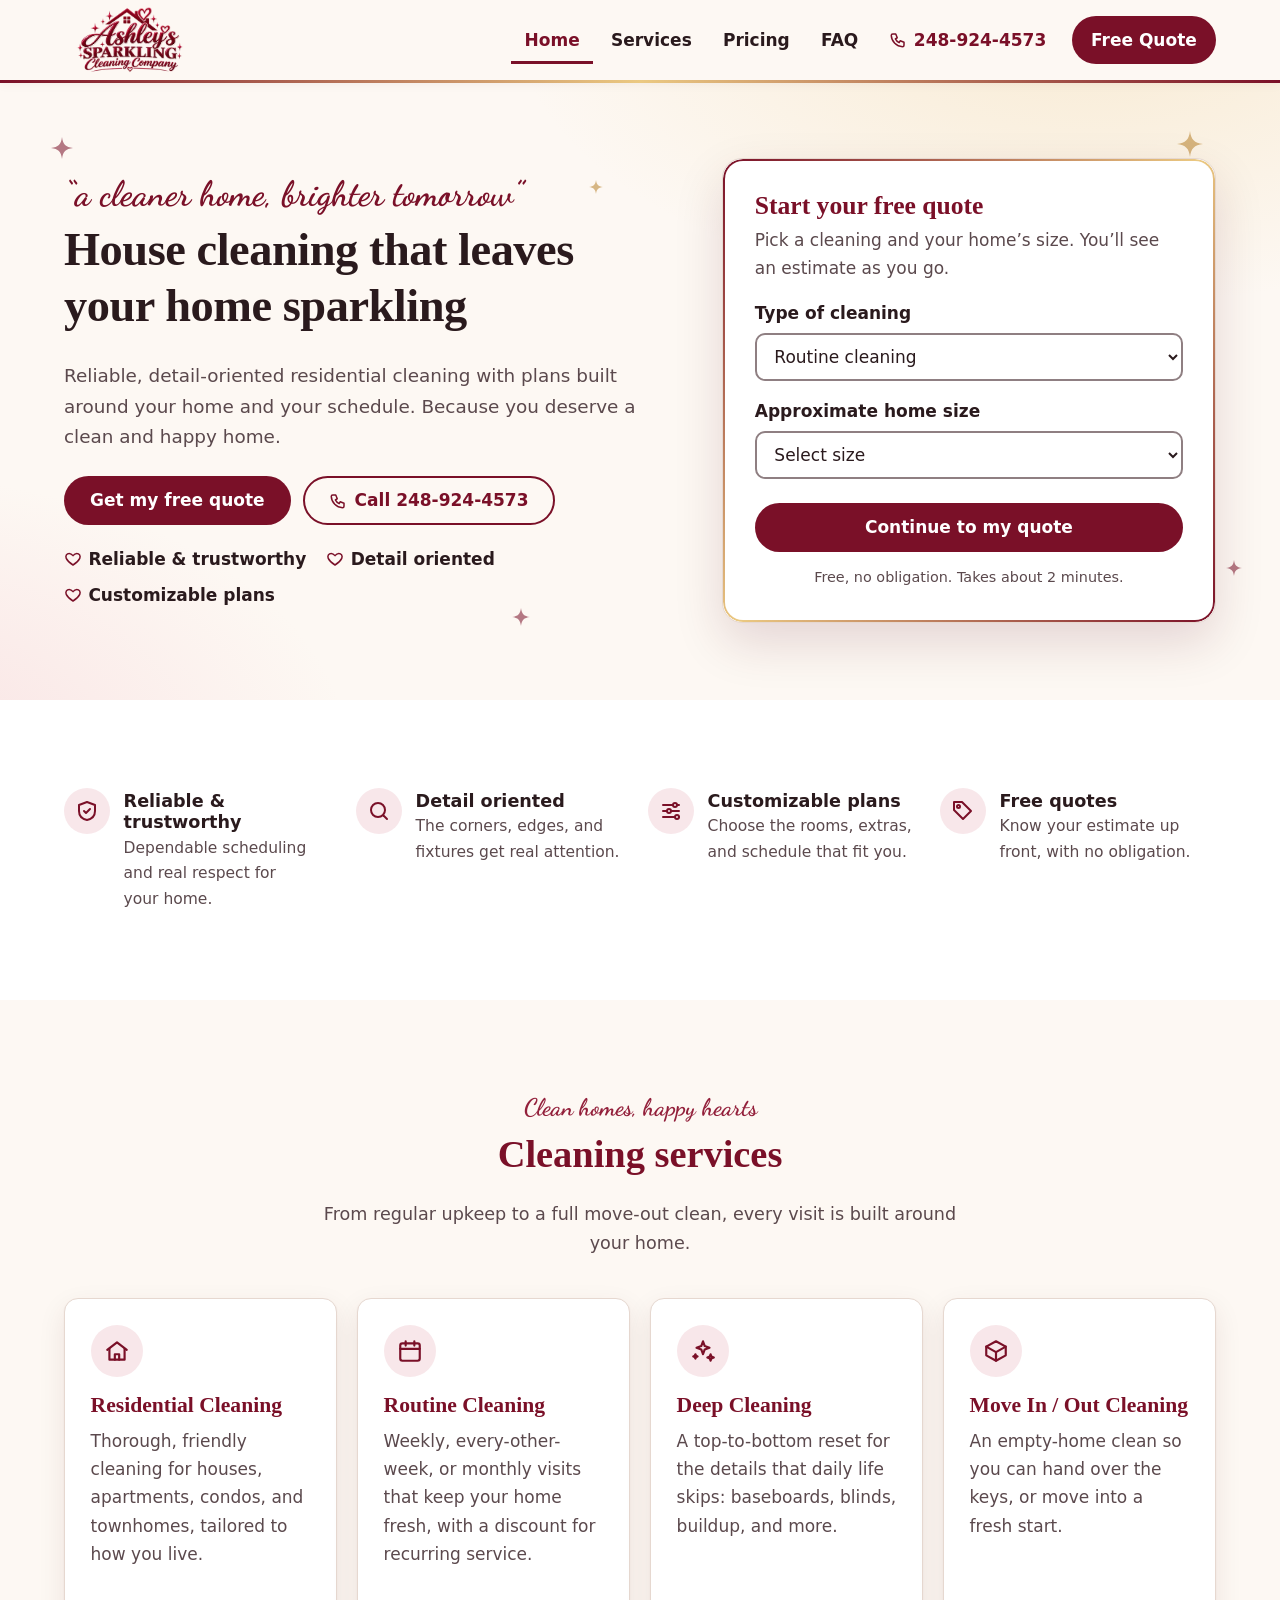
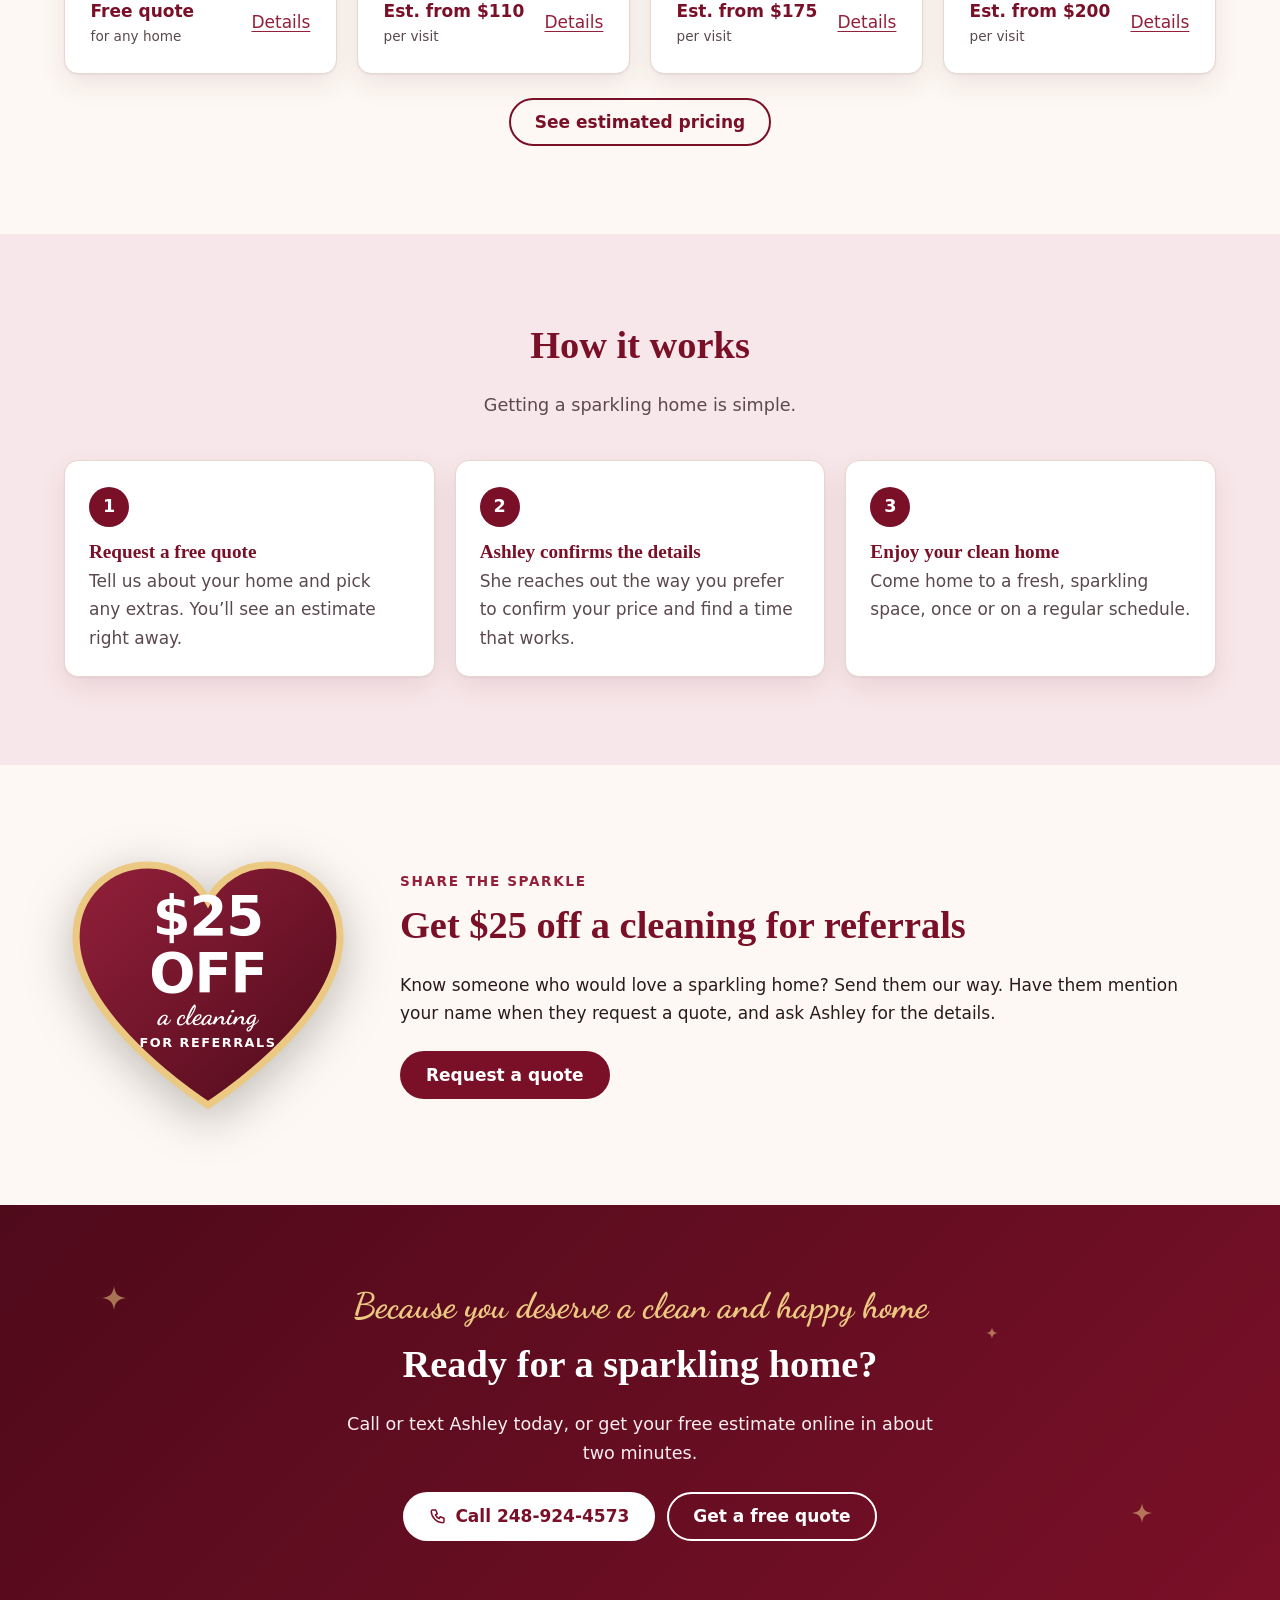
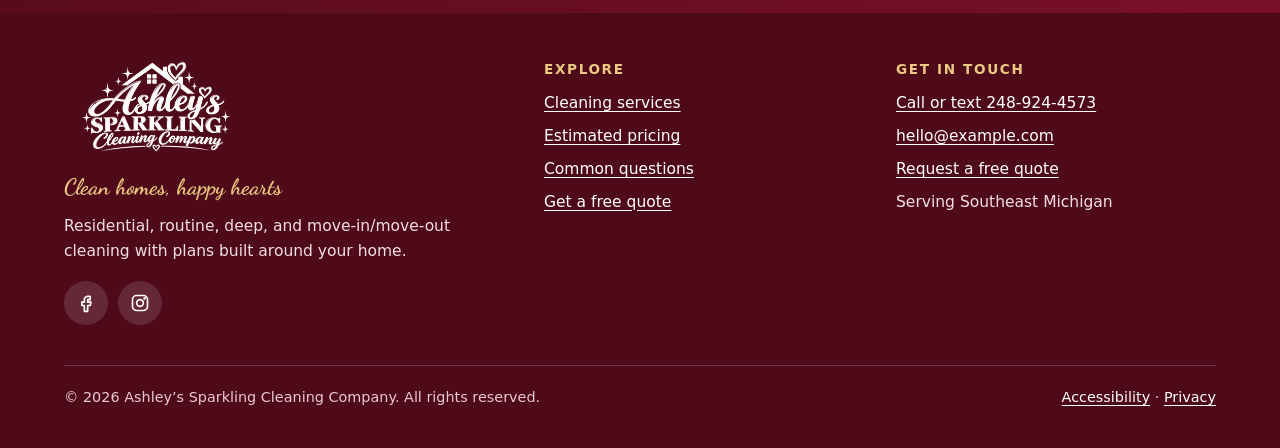
==== index.html @ 90b11000 "Initial site for Ashley's Sparkling Cleaning Company Static HTML/CSS/JS site ready for GitHub Pages " ====
<!doctype html>
<html lang="en-US" class="no-js">
<head>
<meta charset="utf-8">
<meta name="viewport" content="width=device-width, initial-scale=1">
<title>House Cleaning | Ashley&#x27;s Sparkling Cleaning Company | Free Quotes</title>
<meta name="description" content="Residential, routine, deep, and move-in/move-out house cleaning from Ashley&#x27;s Sparkling Cleaning Company. Reliable, detail oriented, with customizable plans. Call 248-924-4573 or get a free online quote.">
<meta name="robots" content="index, follow">
<link rel="canonical" href="https://www.example.com/">
<meta name="theme-color" content="#7a1028">
<meta name="format-detection" content="telephone=no">
<meta name="geo.region" content="US-MI">
<meta property="og:type" content="website">
<meta property="og:site_name" content="Ashley&#x27;s Sparkling Cleaning Company">
<meta property="og:title" content="House Cleaning | Ashley&#x27;s Sparkling Cleaning Company | Free Quotes">
<meta property="og:description" content="Residential, routine, deep, and move-in/move-out house cleaning from Ashley&#x27;s Sparkling Cleaning Company. Reliable, detail oriented, with customizable plans. Call 248-924-4573 or get a free online quote.">
<meta property="og:url" content="https://www.example.com/">
<meta property="og:image" content="https://www.example.com/assets/img/og-image.jpg">
<meta property="og:image:width" content="1200">
<meta property="og:image:height" content="630">
<meta property="og:image:alt" content="Ashley&#x27;s Sparkling Cleaning Company logo">
<meta property="og:locale" content="en_US">
<meta name="twitter:card" content="summary_large_image">
<meta name="twitter:title" content="House Cleaning | Ashley&#x27;s Sparkling Cleaning Company | Free Quotes">
<meta name="twitter:description" content="Residential, routine, deep, and move-in/move-out house cleaning from Ashley&#x27;s Sparkling Cleaning Company. Reliable, detail oriented, with customizable plans. Call 248-924-4573 or get a free online quote.">
<meta name="twitter:image" content="https://www.example.com/assets/img/og-image.jpg">
<link rel="icon" href="favicon.ico" sizes="48x48">
<link rel="icon" href="assets/img/icon-192.png" type="image/png" sizes="192x192">
<link rel="apple-touch-icon" href="assets/img/apple-touch-icon.png">
<link rel="manifest" href="site.webmanifest">
<link rel="preload" href="assets/fonts/dancing-script-700.woff2" as="font" type="font/woff2" crossorigin>
<link rel="stylesheet" href="assets/css/site.css?v=1">
<script src="assets/js/pricing.js?v=1" defer></script>
<script src="assets/js/site.js?v=1" defer></script>
<script type="application/ld+json">
{
 "@context": "https://schema.org",
 "@graph": [
  {
   "@type": "WebSite",
   "@id": "https://www.example.com/#website",
   "url": "https://www.example.com/",
   "name": "Ashley's Sparkling Cleaning Company",
   "publisher": {
    "@id": "https://www.example.com/#business"
   },
   "inLanguage": "en-US"
  },
  {
   "@type": [
    "LocalBusiness",
    "HomeAndConstructionBusiness"
   ],
   "@id": "https://www.example.com/#business",
   "name": "Ashley's Sparkling Cleaning Company",
   "slogan": "A cleaner home, brighter tomorrow",
   "url": "https://www.example.com/",
   "logo": "https://www.example.com/assets/img/logo.png",
   "image": "https://www.example.com/assets/img/og-image.jpg",
   "telephone": "+12489244573",
   "description": "Residential, routine, deep, and move-in/move-out house cleaning with customizable cleaning plans and free quotes.",
   "areaServed": {
    "@type": "State",
    "name": "Michigan"
   },
   "address": {
    "@type": "PostalAddress",
    "addressRegion": "MI",
    "addressCountry": "US"
   },
   "priceRange": "$$",
   "makesOffer": [
    {
     "@type": "Offer",
     "itemOffered": {
      "@type": "Service",
      "name": "Residential cleaning",
      "url": "https://www.example.com/services/#residential"
     }
    },
    {
     "@type": "Offer",
     "itemOffered": {
      "@type": "Service",
      "name": "Routine cleaning",
      "url": "https://www.example.com/services/#routine"
     }
    },
    {
     "@type": "Offer",
     "itemOffered": {
      "@type": "Service",
      "name": "Deep cleaning",
      "url": "https://www.example.com/services/#deep"
     }
    },
    {
     "@type": "Offer",
     "itemOffered": {
      "@type": "Service",
      "name": "Move-in / move-out cleaning",
      "url": "https://www.example.com/services/#move"
     }
    }
   ],
   "contactPoint": {
    "@type": "ContactPoint",
    "telephone": "+12489244573",
    "contactType": "customer service",
    "areaServed": "US-MI",
    "availableLanguage": "English"
   }
  }
 ]
}
</script>
</head>
<body>
<a class="skip-link" href="#main">Skip to main content</a>
<header class="site-header">
  <div class="wrap">
    <a class="brand" href="./" aria-label="Ashley’s Sparkling Cleaning Company home">
      <picture><source srcset="assets/img/logo-360.webp" type="image/webp"><img src="assets/img/logo-360.png" alt="Ashley’s Sparkling Cleaning Company" width="131" height="66" decoding="async"></picture>
    </a>
    <button class="nav-toggle" type="button" aria-expanded="false" aria-controls="site-nav"><svg aria-hidden="true" focusable="false" width="20" height="20" viewBox="0 0 24 24" fill="none" stroke="currentColor" stroke-width="2" stroke-linecap="round" stroke-linejoin="round"><path d="M3 6h18M3 12h18M3 18h18"/></svg>Menu</button>
    <nav id="site-nav" class="site-nav" aria-label="Main">
      <ul>
        <li><a href="./" aria-current="page">Home</a></li><li><a href="services/">Services</a></li><li><a href="services/#pricing">Pricing</a></li><li><a href="services/#faq">FAQ</a></li><li class="nav-phone"><a href="tel:+12489244573"><svg aria-hidden="true" focusable="false" width="18" height="18" viewBox="0 0 24 24" fill="none" stroke="currentColor" stroke-width="2" stroke-linecap="round" stroke-linejoin="round"><path d="M5 4h4l2 5-2.5 1.5a11 11 0 005 5L15 13l5 2v4a2 2 0 01-2 2A16 16 0 013 6a2 2 0 012-2"/></svg> <span>248-924-4573</span></a></li><li class="nav-cta"><a href="quote/">Free Quote</a></li>
      </ul>
    </nav>
  </div>
</header>
<main id="main" tabindex="-1">
<section class="hero" aria-labelledby="hero-heading">
  <svg class="sparkle" aria-hidden="true" focusable="false" width="22" height="22" viewBox="0 0 24 24" fill="currentColor" style="top:9%;left:4%"><path d="M12 0C13 8 16 11 24 12 16 13 13 16 12 24 11 16 8 13 0 12 8 11 11 8 12 0Z"/></svg><svg class="sparkle gold" aria-hidden="true" focusable="false" width="14" height="14" viewBox="0 0 24 24" fill="currentColor" style="top:16%;left:46%"><path d="M12 0C13 8 16 11 24 12 16 13 13 16 12 24 11 16 8 13 0 12 8 11 11 8 12 0Z"/></svg><svg class="sparkle" aria-hidden="true" focusable="false" width="18" height="18" viewBox="0 0 24 24" fill="currentColor" style="bottom:12%;left:40%"><path d="M12 0C13 8 16 11 24 12 16 13 13 16 12 24 11 16 8 13 0 12 8 11 11 8 12 0Z"/></svg><svg class="sparkle gold" aria-hidden="true" focusable="false" width="26" height="26" viewBox="0 0 24 24" fill="currentColor" style="top:8%;right:6%"><path d="M12 0C13 8 16 11 24 12 16 13 13 16 12 24 11 16 8 13 0 12 8 11 11 8 12 0Z"/></svg><svg class="sparkle" aria-hidden="true" focusable="false" width="16" height="16" viewBox="0 0 24 24" fill="currentColor" style="bottom:20%;right:3%"><path d="M12 0C13 8 16 11 24 12 16 13 13 16 12 24 11 16 8 13 0 12 8 11 11 8 12 0Z"/></svg>
  <div class="wrap hero-grid">
    <div>
      <p class="tagline script">“a cleaner home, brighter tomorrow”</p>
      <h1 id="hero-heading">House cleaning that leaves your home sparkling</h1>
      <p class="hero-lede">Reliable, detail-oriented residential cleaning with plans built around your home and your schedule. Because you deserve a clean and happy home.</p>
      <div class="btn-row">
        <a class="btn btn-primary" href="quote/">Get my free quote</a>
        <a class="btn btn-outline" href="tel:+12489244573"><svg aria-hidden="true" focusable="false" width="18" height="18" viewBox="0 0 24 24" fill="none" stroke="currentColor" stroke-width="2" stroke-linecap="round" stroke-linejoin="round"><path d="M5 4h4l2 5-2.5 1.5a11 11 0 005 5L15 13l5 2v4a2 2 0 01-2 2A16 16 0 013 6a2 2 0 012-2"/></svg> Call 248-924-4573</a>
      </div>
      <ul class="hero-points">
        <li><svg aria-hidden="true" focusable="false" width="18" height="18" viewBox="0 0 24 24" fill="none" stroke="currentColor" stroke-width="2" stroke-linecap="round" stroke-linejoin="round"><path d="M12 20s-7-4.4-9-8.8C1.6 8 3.6 4.5 7 4.5c2 0 3.4 1.1 5 3 1.6-1.9 3-3 5-3 3.4 0 5.4 3.5 4 6.7C19 15.6 12 20 12 20z"/></svg> Reliable &amp; trustworthy</li>
        <li><svg aria-hidden="true" focusable="false" width="18" height="18" viewBox="0 0 24 24" fill="none" stroke="currentColor" stroke-width="2" stroke-linecap="round" stroke-linejoin="round"><path d="M12 20s-7-4.4-9-8.8C1.6 8 3.6 4.5 7 4.5c2 0 3.4 1.1 5 3 1.6-1.9 3-3 5-3 3.4 0 5.4 3.5 4 6.7C19 15.6 12 20 12 20z"/></svg> Detail oriented</li>
        <li><svg aria-hidden="true" focusable="false" width="18" height="18" viewBox="0 0 24 24" fill="none" stroke="currentColor" stroke-width="2" stroke-linecap="round" stroke-linejoin="round"><path d="M12 20s-7-4.4-9-8.8C1.6 8 3.6 4.5 7 4.5c2 0 3.4 1.1 5 3 1.6-1.9 3-3 5-3 3.4 0 5.4 3.5 4 6.7C19 15.6 12 20 12 20z"/></svg> Customizable plans</li>
      </ul>
    </div>
    <form class="quick-card" action="quote/" method="get" aria-labelledby="quick-heading">
      <h2 id="quick-heading">Start your free quote</h2>
      <p>Pick a cleaning and your home’s size. You’ll see an estimate as you go.</p>
      <div class="field">
        <label for="quick-service">Type of cleaning</label>
        <select id="quick-service" name="service"><option value="Routine cleaning">Routine cleaning</option><option value="Deep cleaning">Deep cleaning</option><option value="Move-in / move-out cleaning">Move-in / move-out cleaning</option><option value="Not sure, help me choose">Not sure, help me choose</option></select>
      </div>
      <div class="field">
        <label for="quick-size">Approximate home size</label>
        <select id="quick-size" name="size"><option value="">Select size</option><option value="Under 1,000 sq ft">Under 1,000 sq ft</option><option value="1,000–1,499 sq ft">1,000–1,499 sq ft</option><option value="1,500–1,999 sq ft">1,500–1,999 sq ft</option><option value="2,000–2,499 sq ft">2,000–2,499 sq ft</option><option value="2,500–2,999 sq ft">2,500–2,999 sq ft</option><option value="3,000–3,999 sq ft">3,000–3,999 sq ft</option><option value="4,000+ sq ft">4,000+ sq ft</option><option value="Not sure">Not sure</option></select>
      </div>
      <div class="btn-row"><button class="btn btn-primary btn-block" type="submit">Continue to my quote</button></div>
      <p class="small-note">Free, no obligation. Takes about 2 minutes.</p>
    </form>
  </div>
</section>

<section class="section section-alt" aria-labelledby="why-heading">
  <div class="wrap">
    <h2 id="why-heading" class="visually-hidden">Why choose Ashley’s</h2>
    <div class="trust">
      <div class="trust-item"><div class="card-icon"><svg aria-hidden="true" focusable="false" width="24" height="24" viewBox="0 0 24 24" fill="none" stroke="currentColor" stroke-width="2" stroke-linecap="round" stroke-linejoin="round"><path d="M12 3l8 3v6c0 5-3.5 8-8 9-4.5-1-8-4-8-9V6z"/><path d="M9 12l2 2 4-4"/></svg></div><div><h3>Reliable &amp; trustworthy</h3><p>Dependable scheduling and real respect for your home.</p></div></div>
      <div class="trust-item"><div class="card-icon"><svg aria-hidden="true" focusable="false" width="24" height="24" viewBox="0 0 24 24" fill="none" stroke="currentColor" stroke-width="2" stroke-linecap="round" stroke-linejoin="round"><circle cx="11" cy="11" r="7"/><path d="M20 20l-3.5-3.5"/></svg></div><div><h3>Detail oriented</h3><p>The corners, edges, and fixtures get real attention.</p></div></div>
      <div class="trust-item"><div class="card-icon"><svg aria-hidden="true" focusable="false" width="24" height="24" viewBox="0 0 24 24" fill="none" stroke="currentColor" stroke-width="2" stroke-linecap="round" stroke-linejoin="round"><path d="M4 6h10M18 6h2M4 12h4M12 12h8M4 18h12M20 18h0"/><circle cx="16" cy="6" r="2"/><circle cx="10" cy="12" r="2"/><circle cx="18" cy="18" r="2"/></svg></div><div><h3>Customizable plans</h3><p>Choose the rooms, extras, and schedule that fit you.</p></div></div>
      <div class="trust-item"><div class="card-icon"><svg aria-hidden="true" focusable="false" width="24" height="24" viewBox="0 0 24 24" fill="none" stroke="currentColor" stroke-width="2" stroke-linecap="round" stroke-linejoin="round"><path d="M20 12l-8 8-9-9V3h8z"/><circle cx="7.5" cy="7.5" r="1.5"/></svg></div><div><h3>Free quotes</h3><p>Know your estimate up front, with no obligation.</p></div></div>
    </div>
  </div>
</section>

<section class="section" aria-labelledby="services-heading">
  <div class="wrap">
    <div class="section-head center">
      <span class="script" aria-hidden="true">Clean homes, happy hearts</span>
      <h2 id="services-heading">Cleaning services</h2>
      <p>From regular upkeep to a full move-out clean, every visit is built around your home.</p>
    </div>
    <div class="grid grid-4">
      <article class="card">
        <div class="card-icon"><svg aria-hidden="true" focusable="false" width="26" height="26" viewBox="0 0 24 24" fill="none" stroke="currentColor" stroke-width="2" stroke-linecap="round" stroke-linejoin="round"><path d="M3 11l9-7 9 7"/><path d="M5 10v10h14V10"/><path d="M10 20v-5h4v5"/></svg></div>
        <h3>Residential Cleaning</h3>
        <p>Thorough, friendly cleaning for houses, apartments, condos, and townhomes, tailored to how you live.</p>
        <div class="card-foot"><span class="price-tag">Free quote<small>for any home</small></span><a href="services/#residential">Details<span class="visually-hidden"> about residential cleaning</span></a></div>
      </article><article class="card">
        <div class="card-icon"><svg aria-hidden="true" focusable="false" width="26" height="26" viewBox="0 0 24 24" fill="none" stroke="currentColor" stroke-width="2" stroke-linecap="round" stroke-linejoin="round"><rect x="3" y="5" width="18" height="16" rx="2"/><path d="M16 3v4M8 3v4M3 10h18"/></svg></div>
        <h3>Routine Cleaning</h3>
        <p>Weekly, every-other-week, or monthly visits that keep your home fresh, with a discount for recurring service.</p>
        <div class="card-foot"><span class="price-tag">Est. from <span data-price-from="Routine cleaning">$110</span><small>per visit</small></span><a href="services/#routine">Details<span class="visually-hidden"> about routine cleaning</span></a></div>
      </article><article class="card">
        <div class="card-icon"><svg aria-hidden="true" focusable="false" width="26" height="26" viewBox="0 0 24 24" fill="none" stroke="currentColor" stroke-width="2" stroke-linecap="round" stroke-linejoin="round"><path d="M12 3l1.6 4.4L18 9l-4.4 1.6L12 15l-1.6-4.4L6 9l4.4-1.6z"/><path d="M19 15l.8 2.2L22 18l-2.2.8L19 21l-.8-2.2L16 18l2.2-.8z"/><path d="M5 15l.6 1.4L7 17l-1.4.6L5 19l-.6-1.4L3 17l1.4-.6z"/></svg></div>
        <h3>Deep Cleaning</h3>
        <p>A top-to-bottom reset for the details that daily life skips: baseboards, blinds, buildup, and more.</p>
        <div class="card-foot"><span class="price-tag">Est. from <span data-price-from="Deep cleaning">$175</span><small>per visit</small></span><a href="services/#deep">Details<span class="visually-hidden"> about deep cleaning</span></a></div>
      </article><article class="card">
        <div class="card-icon"><svg aria-hidden="true" focusable="false" width="26" height="26" viewBox="0 0 24 24" fill="none" stroke="currentColor" stroke-width="2" stroke-linecap="round" stroke-linejoin="round"><path d="M21 8l-9-5-9 5 9 5 9-5z"/><path d="M3 8v8l9 5 9-5V8"/><path d="M12 13v8"/></svg></div>
        <h3>Move In / Out Cleaning</h3>
        <p>An empty-home clean so you can hand over the keys, or move into a fresh start.</p>
        <div class="card-foot"><span class="price-tag">Est. from <span data-price-from="Move-in / move-out cleaning">$200</span><small>per visit</small></span><a href="services/#move">Details<span class="visually-hidden"> about move in / out cleaning</span></a></div>
      </article>
    </div>
    <div class="btn-row" style="justify-content:center"><a class="btn btn-outline" href="services/#pricing">See estimated pricing</a></div>
  </div>
</section>

<section class="section section-blush" aria-labelledby="how-heading">
  <div class="wrap">
    <div class="section-head center">
      <h2 id="how-heading">How it works</h2>
      <p>Getting a sparkling home is simple.</p>
    </div>
    <ol class="steps">
      <li><h3>Request a free quote</h3><p>Tell us about your home and pick any extras. You’ll see an estimate right away.</p></li>
      <li><h3>Ashley confirms the details</h3><p>She reaches out the way you prefer to confirm your price and find a time that works.</p></li>
      <li><h3>Enjoy your clean home</h3><p>Come home to a fresh, sparkling space, once or on a regular schedule.</p></li>
    </ol>
  </div>
</section>

<section class="section" aria-labelledby="referral-heading">
  <div class="wrap referral">
    <div class="heart-badge">
      <svg viewBox="0 0 240 220" aria-hidden="true" focusable="false"><defs><linearGradient id="hg" x1="0" y1="0" x2="1" y2="1"><stop offset="0" stop-color="#93203b"/><stop offset="1" stop-color="#4f0a1a"/></linearGradient></defs><path d="M120 210S10 140 10 70C10 35 37 10 70 10c22 0 40 12 50 30 10-18 28-30 50-30 33 0 60 25 60 60 0 70-110 140-110 140z" fill="url(#hg)" stroke="#ebc982" stroke-width="6"/></svg>
      <div class="badge-text"><span class="amt">$25 OFF</span><span class="sub">a cleaning</span><span class="tiny">for referrals</span></div>
    </div>
    <div>
      <span class="eyebrow">Share the sparkle</span>
      <h2 id="referral-heading">Get $25 off a cleaning for referrals</h2>
      <p>Know someone who would love a sparkling home? Send them our way. Have them mention your name when they request a quote, and ask Ashley for the details.</p>
      <div class="btn-row"><a class="btn btn-primary" href="quote/">Request a quote</a></div>
    </div>
  </div>
</section>

<section class="cta-band" aria-labelledby="cta-heading">
  <svg class="sparkle gold" aria-hidden="true" focusable="false" width="24" height="24" viewBox="0 0 24 24" fill="currentColor" style="top:20%;left:8%"><path d="M12 0C13 8 16 11 24 12 16 13 13 16 12 24 11 16 8 13 0 12 8 11 11 8 12 0Z"/></svg><svg class="sparkle gold" aria-hidden="true" focusable="false" width="20" height="20" viewBox="0 0 24 24" fill="currentColor" style="bottom:22%;right:10%"><path d="M12 0C13 8 16 11 24 12 16 13 13 16 12 24 11 16 8 13 0 12 8 11 11 8 12 0Z"/></svg><svg class="sparkle gold" aria-hidden="true" focusable="false" width="12" height="12" viewBox="0 0 24 24" fill="currentColor" style="top:30%;right:22%"><path d="M12 0C13 8 16 11 24 12 16 13 13 16 12 24 11 16 8 13 0 12 8 11 11 8 12 0Z"/></svg>
  <div class="wrap">
    <span class="script" aria-hidden="true">Because you deserve a clean and happy home</span>
    <h2 id="cta-heading">Ready for a sparkling home?</h2>
    <p>Call or text Ashley today, or get your free estimate online in about two minutes.</p>
    <div class="btn-row">
      <a class="btn btn-light" href="tel:+12489244573"><svg aria-hidden="true" focusable="false" width="18" height="18" viewBox="0 0 24 24" fill="none" stroke="currentColor" stroke-width="2" stroke-linecap="round" stroke-linejoin="round"><path d="M5 4h4l2 5-2.5 1.5a11 11 0 005 5L15 13l5 2v4a2 2 0 01-2 2A16 16 0 013 6a2 2 0 012-2"/></svg> Call 248-924-4573</a>
      <a class="btn btn-ghost" href="quote/">Get a free quote</a>
    </div>
  </div>
</section>
</main>
<footer class="site-footer">
  <div class="wrap">
    <div class="footer-grid">
      <div>
        <picture><source srcset="assets/img/logo-white-360.webp" type="image/webp"><img class="footer-logo" src="assets/img/logo-white-360.png" alt="Ashley’s Sparkling Cleaning Company" width="183" height="92" loading="lazy" decoding="async"></picture>
        <p class="script">Clean homes, happy hearts</p>
        <p>Residential, routine, deep, and move-in/move-out cleaning with plans built around your home.</p>
        <div class="social">
          <a href="https://www.facebook.com/" rel="noopener"><svg aria-hidden="true" focusable="false" width="20" height="20" viewBox="0 0 24 24" fill="none" stroke="currentColor" stroke-width="2" stroke-linecap="round" stroke-linejoin="round"><path d="M14 8h3V4h-3a4 4 0 00-4 4v3H7v4h3v7h4v-7h3l1-4h-4V8a0 0 0 010 0z"/></svg><span class="visually-hidden">Ashley’s Sparkling Cleaning Company on Facebook</span></a>
          <a href="https://www.instagram.com/" rel="noopener"><svg aria-hidden="true" focusable="false" width="20" height="20" viewBox="0 0 24 24" fill="none" stroke="currentColor" stroke-width="2" stroke-linecap="round" stroke-linejoin="round"><rect x="3" y="3" width="18" height="18" rx="5"/><circle cx="12" cy="12" r="4"/><circle cx="17.5" cy="6.5" r="0.6" fill="currentColor"/></svg><span class="visually-hidden">Ashley’s Sparkling Cleaning Company on Instagram</span></a>
        </div>
      </div>
      <div>
        <h2>Explore</h2>
        <ul>
          <li><a href="services/">Cleaning services</a></li>
          <li><a href="services/#pricing">Estimated pricing</a></li>
          <li><a href="services/#faq">Common questions</a></li>
          <li><a href="quote/">Get a free quote</a></li>
        </ul>
      </div>
      <div>
        <h2>Get in touch</h2>
        <ul>
          <li><a href="tel:+12489244573">Call or text 248-924-4573</a></li>
          <li><a href="mailto:hello@example.com">hello@example.com</a></li>
          <li><a href="quote/">Request a free quote</a></li>
          <li>Serving Southeast Michigan</li>
        </ul>
      </div>
    </div>
    <div class="footer-bottom">
      <p>&copy; <span data-year>2026</span> Ashley’s Sparkling Cleaning Company. All rights reserved.</p>
      <p><a href="accessibility/">Accessibility</a> · <a href="privacy/">Privacy</a></p>
    </div>
  </div>
</footer>
<nav class="call-bar" aria-label="Quick contact">
  <a class="call" href="tel:+12489244573"><svg aria-hidden="true" focusable="false" width="18" height="18" viewBox="0 0 24 24" fill="none" stroke="currentColor" stroke-width="2" stroke-linecap="round" stroke-linejoin="round"><path d="M5 4h4l2 5-2.5 1.5a11 11 0 005 5L15 13l5 2v4a2 2 0 01-2 2A16 16 0 013 6a2 2 0 012-2"/></svg> Call Ashley</a>
  <a class="book" href="quote/"><svg aria-hidden="true" focusable="false" width="18" height="18" viewBox="0 0 24 24" fill="none" stroke="currentColor" stroke-width="2" stroke-linecap="round" stroke-linejoin="round"><path d="M20 12l-8 8-9-9V3h8z"/><circle cx="7.5" cy="7.5" r="1.5"/></svg> Free quote</a>
</nav>
</body>
</html>
---- assets/css/site.css ----
/* Ashley's Sparkling Cleaning Company — site styles
   No frameworks. System fonts for body and headings; one small self-hosted
   script font (Dancing Script, SIL OFL) for short decorative taglines only. */

@font-face {
  font-family: "Dancing Script";
  src: url("../fonts/dancing-script-700.woff2") format("woff2");
  font-weight: 700;
  font-style: normal;
  font-display: swap;
}

:root {
  --burg-900: #4f0a1a;
  --burg-800: #7a1028;
  --burg-700: #93203b;
  --burg-100: #f8e7ea;
  --rose-300: #f4c6ce;
  --gold-500: #b8812a;
  --gold-300: #ebc982;
  --ink: #2a1a1d;
  --ink-soft: #5b494d;
  --cream: #fdf8f3;
  --cream-200: #f5ebe1;
  --white: #ffffff;
  --line: #e6d8d0;
  --error: #b00020;
  --focus: #0b57d0;

  --serif: "Iowan Old Style", "Palatino Linotype", Palatino, Charter, "Bitstream Charter", Georgia, serif;
  --sans: system-ui, -apple-system, "Segoe UI", Roboto, "Helvetica Neue", Arial, sans-serif;
  --script: "Dancing Script", "Brush Script MT", "Segoe Script", cursive;

  --radius: 14px;
  --wrap: 72rem;
  --shadow: 0 1px 2px rgb(79 10 26 / 6%), 0 10px 28px rgb(79 10 26 / 9%);
}

*, *::before, *::after { box-sizing: border-box; }
[hidden] { display: none !important; }

html { -webkit-text-size-adjust: 100%; scroll-behavior: smooth; scroll-padding-top: 7rem; scroll-padding-bottom: 4.5rem; }
@media (prefers-reduced-motion: reduce) {
  html { scroll-behavior: auto; }
  *, *::before, *::after { transition: none !important; animation: none !important; }
}

body {
  margin: 0;
  font-family: var(--sans);
  font-size: 1.0625rem;
  line-height: 1.65;
  color: var(--ink);
  background: var(--cream);
}

img, svg, video, iframe { max-width: 100%; display: block; }
img { height: auto; }

h1, h2, h3, h4 {
  font-family: var(--serif);
  line-height: 1.2;
  color: var(--burg-800);
  margin: 0 0 0.6em;
  text-wrap: balance;
}
h1 { font-size: clamp(2.1rem, 1.4rem + 3vw, 3.4rem); letter-spacing: -0.01em; }
h2 { font-size: clamp(1.7rem, 1.3rem + 1.6vw, 2.4rem); }
h3 { font-size: 1.35rem; }
p { margin: 0 0 1em; text-wrap: pretty; }
ul { padding-left: 1.2em; }

a { color: var(--burg-700); text-underline-offset: 0.18em; }
a:hover { color: var(--burg-900); }

:focus-visible {
  outline: 3px solid var(--focus);
  outline-offset: 3px;
  border-radius: 4px;
}

.wrap { width: min(100% - 2rem, var(--wrap)); margin-inline: auto; }

.visually-hidden {
  position: absolute !important;
  width: 1px; height: 1px;
  padding: 0; margin: -1px;
  overflow: hidden; clip: rect(0 0 0 0);
  white-space: nowrap; border: 0;
}

.skip-link {
  position: absolute; left: 1rem; top: -100px; z-index: 100;
  background: var(--burg-800); color: var(--white);
  padding: 0.75rem 1rem; font-weight: 700; border-radius: 0 0 8px 8px;
}
.skip-link:focus { top: 0; color: var(--white); }

.script { font-family: var(--script); font-weight: 700; letter-spacing: 0; }

/* ---------- Header ---------- */
.site-header {
  background: rgb(253 248 243 / 96%);
  position: sticky; top: 0; z-index: 50;
  border-bottom: 1px solid var(--line);
  box-shadow: 0 2px 12px rgb(79 10 26 / 6%);
}
.site-header::after {
  content: ""; position: absolute; inset: auto 0 -3px; height: 3px;
  background: linear-gradient(90deg, var(--burg-800), var(--gold-300) 50%, var(--burg-800));
}
.site-header .wrap {
  display: flex; align-items: center; justify-content: space-between;
  gap: 1rem; min-height: 5rem;
}
.brand { display: inline-flex; align-items: center; padding-block: 0.35rem; }
.brand img { height: 66px; width: auto; }

.nav-toggle {
  display: none;
  background: transparent; color: var(--burg-800);
  border: 2px solid var(--burg-800); border-radius: 999px;
  min-height: 44px; padding: 0.4rem 1rem; font: inherit; font-weight: 700; cursor: pointer;
}
.nav-toggle svg { display: inline-block; vertical-align: -3px; margin-right: 0.35rem; }

.site-nav ul {
  list-style: none; margin: 0; padding: 0;
  display: flex; align-items: center; gap: 0.25rem;
}
.site-nav a {
  display: block; padding: 0.6rem 0.85rem; border-radius: 8px;
  color: var(--ink); text-decoration: none; font-weight: 600;
}
.site-nav a:hover { background: var(--burg-100); color: var(--burg-900); }
.site-nav a[aria-current="page"] { color: var(--burg-800); box-shadow: inset 0 -3px 0 var(--burg-800); border-radius: 0; }
.site-nav .nav-cta a {
  background: var(--burg-800); color: var(--white); margin-left: 0.5rem; border-radius: 999px; padding-inline: 1.2rem;
}
.site-nav .nav-cta a:hover { background: var(--burg-900); color: var(--white); }
.site-nav .nav-phone a { white-space: nowrap; display: inline-flex; align-items: center; gap: 0.4rem; color: var(--burg-800); }

@media (max-width: 900px) {
  .nav-toggle { display: inline-block; }
  .brand img { height: 56px; }
  .site-nav { display: none; position: absolute; inset: 100% 0 auto; background: var(--cream); border-bottom: 3px solid var(--burg-800); box-shadow: 0 12px 24px rgb(79 10 26 / 12%); }
  .site-nav.is-open { display: block; }
  .site-nav ul { flex-direction: column; align-items: stretch; padding: 0.5rem 1rem 1rem; }
  .site-nav a { padding: 0.85rem 0.75rem; }
  .site-nav .nav-cta a { margin: 0.5rem 0 0; text-align: center; }
  .site-nav a[aria-current="page"] { box-shadow: inset 4px 0 0 var(--burg-800); }
}
.no-js .nav-toggle { display: none; }
.no-js .site-nav { display: block; position: static; box-shadow: none; border: 0; }
.no-js .site-header .wrap { flex-wrap: wrap; }
.no-js .site-nav ul { flex-wrap: wrap; }

/* ---------- Buttons ---------- */
.btn {
  display: inline-flex; align-items: center; justify-content: center; gap: 0.5rem;
  min-height: 48px; padding: 0.75rem 1.5rem;
  font: inherit; font-weight: 700; line-height: 1.2;
  text-decoration: none; border-radius: 999px; border: 2px solid transparent;
  cursor: pointer; transition: background-color .15s, color .15s, border-color .15s, transform .15s;
}
.btn:hover { transform: translateY(-1px); }
.btn-primary { background: var(--burg-800); color: var(--white); }
.btn-primary:hover { background: var(--burg-900); color: var(--white); }
.btn-light { background: var(--white); color: var(--burg-800); }
.btn-light:hover { background: var(--burg-100); color: var(--burg-900); }
.btn-ghost { border-color: currentColor; color: var(--white); background: transparent; }
.btn-ghost:hover { background: rgb(255 255 255 / 14%); color: var(--white); }
.btn-outline { border-color: var(--burg-800); color: var(--burg-800); background: transparent; }
.btn-outline:hover { background: var(--burg-100); color: var(--burg-900); }
.btn-row { display: flex; flex-wrap: wrap; gap: 0.75rem; margin-top: 1.5rem; }
.btn-block { width: 100%; }

/* ---------- Sparkles (decorative only) ---------- */
.sparkle { position: absolute; color: var(--burg-800); opacity: .55; pointer-events: none; animation: twinkle 3.2s ease-in-out infinite; }
.sparkle.gold { color: var(--gold-500); }
.sparkle:nth-of-type(2n) { animation-delay: 1.1s; }
.sparkle:nth-of-type(3n) { animation-delay: 2s; }
@keyframes twinkle { 0%, 100% { opacity: .2; transform: scale(.8); } 50% { opacity: .7; transform: scale(1); } }

/* ---------- Hero ---------- */
.hero {
  position: relative; isolation: isolate; overflow: hidden;
  background:
    radial-gradient(60rem 30rem at 85% -10%, rgb(235 201 130 / 28%), transparent 60%),
    radial-gradient(50rem 30rem at -10% 110%, rgb(244 198 206 / 45%), transparent 60%),
    var(--cream);
}
.hero .wrap { padding-block: clamp(2.5rem, 6vw, 5.5rem); }
.hero-grid { display: grid; gap: 2.5rem; align-items: center; }
@media (min-width: 980px) { .hero-grid { grid-template-columns: minmax(0, 1.25fr) minmax(0, 1fr); } }
.hero-logo { width: min(100%, 30rem); margin: 0 0 1rem -0.5rem; }
.hero .tagline { font-size: clamp(1.6rem, 1.2rem + 1.5vw, 2.2rem); color: var(--burg-800); margin: 0 0 0.4rem; line-height: 1.25; }
.hero h1 { font-size: clamp(1.9rem, 1.3rem + 2.4vw, 2.9rem); color: var(--ink); }
.hero-lede { font-size: 1.15rem; max-width: 36rem; color: var(--ink-soft); }
.hero-points { list-style: none; padding: 0; margin: 1.25rem 0 0; display: flex; flex-wrap: wrap; gap: 0.5rem 1.25rem; font-weight: 600; }
.hero-points li { display: inline-flex; align-items: center; gap: 0.4rem; }
.hero-points svg { color: var(--burg-800); flex: none; }

.quick-card {
  position: relative; background: var(--white); border-radius: 20px; padding: clamp(1.4rem, 3vw, 2rem);
  box-shadow: 0 20px 50px rgb(79 10 26 / 14%); border: 1px solid var(--line);
}
.quick-card::before {
  content: ""; position: absolute; inset: 0; border-radius: inherit; padding: 2px; pointer-events: none;
  background: linear-gradient(135deg, var(--burg-800), var(--gold-300), var(--burg-800));
  -webkit-mask: linear-gradient(#000 0 0) content-box, linear-gradient(#000 0 0);
  -webkit-mask-composite: xor; mask-composite: exclude;
}
.quick-card h2 { font-size: 1.6rem; margin-bottom: 0.3rem; }
.quick-card > p { color: var(--ink-soft); }
.quick-card .field + .field { margin-top: 1rem; }
.quick-card .small-note { font-size: 0.9rem; color: var(--ink-soft); margin: 0.9rem 0 0; text-align: center; }

.page-hero {
  position: relative; overflow: hidden;
  background: linear-gradient(135deg, var(--burg-900), var(--burg-800) 60%, var(--burg-700));
  color: var(--white);
}
.page-hero .wrap { padding-block: clamp(2.25rem, 5vw, 4rem); position: relative; }
.page-hero h1 { color: var(--white); margin-bottom: 0.35em; }
.page-hero p { color: #fbeef0; font-size: 1.15rem; max-width: 44rem; margin: 0; }
.page-hero .script { color: var(--gold-300); font-size: 1.6rem; display: block; margin-bottom: 0.25rem; }
.page-hero .sparkle { color: var(--gold-300); }
.page-hero a:not(.btn) { color: var(--white); font-weight: 700; }

.eyebrow {
  display: block; font-family: var(--sans);
  font-size: 0.85rem; font-weight: 700; letter-spacing: 0.12em; text-transform: uppercase;
  color: var(--burg-700); margin-bottom: 0.6rem;
}

.breadcrumb ol { list-style: none; padding: 0; margin: 0 0 1rem; display: flex; flex-wrap: wrap; gap: 0.4rem; font-size: 0.95rem; }
.breadcrumb li + li::before { content: "/"; margin-right: 0.4rem; color: var(--gold-300); }
.breadcrumb a { color: #fbeef0 !important; font-weight: 400 !important; }
.breadcrumb [aria-current] { color: var(--white); }

/* ---------- Sections ---------- */
.section { padding-block: clamp(3rem, 7vw, 5.5rem); }
.section-alt { background: var(--white); }
.section-blush { background: var(--burg-100); }
.section-dark { background: var(--burg-800); color: var(--white); }
.section-dark h2, .section-dark h3 { color: var(--white); }
.section-dark a:not(.btn) { color: var(--white); }
.section-head { max-width: 46rem; margin-bottom: 2.5rem; }
.section-head.center { text-align: center; margin-inline: auto; }
.section-head p { color: var(--ink-soft); font-size: 1.1rem; }
.section-head .script { font-size: 1.5rem; color: var(--burg-700); display: block; margin-bottom: 0.2rem; }

.grid { display: grid; gap: 1.25rem; }
@media (min-width: 640px) { .grid-2, .grid-4, .grid-3 { grid-template-columns: repeat(2, 1fr); } }
@media (min-width: 960px) { .grid-3 { grid-template-columns: repeat(3, 1fr); } .grid-4 { grid-template-columns: repeat(4, 1fr); } }

.card {
  background: var(--white); border: 1px solid var(--line); border-radius: var(--radius);
  padding: 1.6rem; box-shadow: var(--shadow);
  display: flex; flex-direction: column;
}
.section-alt .card { background: var(--cream); }
.card h3 { margin-bottom: 0.4em; }
.card p { color: var(--ink-soft); }
.card p:last-child { margin-bottom: 0; }
.card .card-foot { margin-top: auto; padding-top: 0.75rem; display: flex; justify-content: space-between; align-items: center; gap: 0.75rem; flex-wrap: wrap; }
.card-icon {
  width: 52px; height: 52px; border-radius: 50%;
  display: grid; place-items: center; margin-bottom: 1rem;
  background: var(--burg-100); color: var(--burg-800);
}
.price-tag { font-weight: 700; color: var(--burg-800); }
.price-tag small { display: block; font-weight: 400; color: var(--ink-soft); font-size: 0.85rem; }

.trust { display: grid; gap: 1rem; }
@media (min-width: 640px) { .trust { grid-template-columns: repeat(2, 1fr); } }
@media (min-width: 960px) { .trust { grid-template-columns: repeat(4, 1fr); } }
.trust-item { display: flex; gap: 0.85rem; align-items: flex-start; }
.trust-item .card-icon { width: 46px; height: 46px; margin: 0; flex: none; }
.trust-item h3 { font-size: 1.1rem; font-family: var(--sans); color: var(--ink); margin: 0.2rem 0 0.15rem; }
.trust-item p { margin: 0; color: var(--ink-soft); font-size: 0.97rem; }

.heart-list { list-style: none; padding: 0; margin: 0 0 1em; }
.heart-list li { position: relative; padding-left: 1.85rem; margin-bottom: 0.5rem; }
.heart-list li::before {
  content: ""; position: absolute; left: 0; top: 0.3em; width: 1.15rem; height: 1.15rem;
  background: url("data:image/svg+xml,%3Csvg xmlns='http://www.w3.org/2000/svg' viewBox='0 0 24 24'%3E%3Cpath fill='%237a1028' d='M12 21s-7.5-4.6-9.6-9.2C.9 8.4 3 4.5 6.7 4.5c2.1 0 3.6 1.2 4.3 2.4.7-1.2 2.2-2.4 4.3-2.4 3.7 0 5.8 3.9 4.3 7.3C19.5 16.4 12 21 12 21z'/%3E%3C/svg%3E") center / contain no-repeat;
}
.section-dark .heart-list li::before, .aside-card .heart-list li::before {
  background-image: url("data:image/svg+xml,%3Csvg xmlns='http://www.w3.org/2000/svg' viewBox='0 0 24 24'%3E%3Cpath fill='%23ebc982' d='M12 21s-7.5-4.6-9.6-9.2C.9 8.4 3 4.5 6.7 4.5c2.1 0 3.6 1.2 4.3 2.4.7-1.2 2.2-2.4 4.3-2.4 3.7 0 5.8 3.9 4.3 7.3C19.5 16.4 12 21 12 21z'/%3E%3C/svg%3E");
}

/* Steps */
.steps { list-style: none; padding: 0; margin: 0; counter-reset: step; display: grid; gap: 1.25rem; }
@media (min-width: 860px) { .steps { grid-template-columns: repeat(3, 1fr); } }
.steps li { counter-increment: step; position: relative; background: var(--white); border-radius: var(--radius); padding: 1.6rem 1.5rem 1.5rem; box-shadow: var(--shadow); border: 1px solid var(--line); }
.steps li::before {
  content: counter(step); display: grid; place-items: center; width: 2.5rem; height: 2.5rem; border-radius: 50%;
  background: var(--burg-800); color: var(--white); font-weight: 700; font-size: 1.1rem; margin-bottom: 0.8rem;
}
.steps h3 { margin-bottom: 0.3rem; font-size: 1.2rem; }
.steps p { margin: 0; color: var(--ink-soft); }

/* Referral */
.referral { display: grid; gap: 2rem; align-items: center; }
@media (min-width: 860px) { .referral { grid-template-columns: auto 1fr; gap: 3rem; } }
.heart-badge { position: relative; width: min(18rem, 70vw); margin-inline: auto; color: var(--white); text-align: center; }
.heart-badge svg { width: 100%; height: auto; filter: drop-shadow(0 12px 24px rgb(0 0 0 / 25%)); }
.heart-badge .badge-text { position: absolute; inset: 18% 10% 30%; display: flex; flex-direction: column; align-items: center; justify-content: center; line-height: 1.05; }
.heart-badge .amt { font-family: var(--sans); font-weight: 800; font-size: clamp(2.4rem, 1.8rem + 2.5vw, 3.4rem); letter-spacing: -0.02em; }
.heart-badge .sub { font-family: var(--script); font-size: clamp(1.3rem, 1rem + 1vw, 1.7rem); }
.heart-badge .tiny { font-size: 0.8rem; font-weight: 700; letter-spacing: 0.12em; text-transform: uppercase; margin-top: 0.3rem; }

/* CTA band */
.cta-band { position: relative; overflow: hidden; background: linear-gradient(135deg, var(--burg-900), var(--burg-800)); color: var(--white); text-align: center; }
.cta-band .wrap { padding-block: clamp(3rem, 6vw, 4.5rem); position: relative; }
.cta-band h2 { color: var(--white); }
.cta-band .script { color: var(--gold-300); font-size: clamp(1.6rem, 1.2rem + 1.5vw, 2.2rem); display: block; margin-bottom: 0.4rem; }
.cta-band p { color: #fbeef0; max-width: 38rem; margin-inline: auto; font-size: 1.1rem; }
.cta-band .btn-row { justify-content: center; }
.cta-band .sparkle { color: var(--gold-300); }

/* Services detail */
.service { scroll-margin-top: 7rem; display: grid; gap: 1.5rem; }
@media (min-width: 860px) { .service { grid-template-columns: 1.3fr 1fr; align-items: start; } }
.service + .service { margin-top: 1.5rem; }
.service .price-box { background: var(--burg-100); border-radius: var(--radius); padding: 1.25rem 1.4rem; }
.service .price-box p { margin: 0 0 0.5rem; }
.service .price-box .price-tag { font-size: 1.6rem; font-family: var(--serif); }

.table-wrap { overflow-x: auto; border-radius: var(--radius); border: 1px solid var(--line); background: var(--white); box-shadow: var(--shadow); }
.price-table { border-collapse: collapse; width: 100%; min-width: 34rem; }
.price-table caption { text-align: left; padding: 1rem 1.25rem 0.5rem; font-weight: 700; color: var(--ink-soft); font-size: 0.95rem; }
.price-table th, .price-table td { padding: 0.8rem 1.25rem; text-align: left; border-top: 1px solid var(--line); }
.price-table thead th { background: var(--burg-800); color: var(--white); border-top: 0; }
.price-table tbody th { font-weight: 600; }
.price-table tbody tr:nth-child(even) { background: var(--cream); }
.fine-print { font-size: 0.95rem; color: var(--ink-soft); margin-top: 1rem; }

/* FAQ */
.faq details {
  background: var(--white); border: 1px solid var(--line); border-radius: var(--radius);
  padding: 0 1.25rem; margin-bottom: 0.75rem;
}
.faq summary {
  cursor: pointer; padding: 1.1rem 2rem 1.1rem 0; position: relative;
  font-weight: 700; color: var(--burg-900); list-style: none;
}
.faq summary::-webkit-details-marker { display: none; }
.faq summary::after {
  content: "+"; position: absolute; right: 0; top: 50%; transform: translateY(-50%);
  font-size: 1.5rem; font-weight: 400; color: var(--burg-700);
}
.faq details[open] summary::after { content: "−"; }
.faq details > div { padding-bottom: 1.1rem; color: var(--ink-soft); }

/* Prose pages */
.prose { max-width: 46rem; }
.prose h2 { font-size: 1.6rem; margin-top: 2rem; }

/* ---------- Form ---------- */
.form-shell { display: grid; gap: 2rem; align-items: start; }
@media (min-width: 980px) { .form-shell { grid-template-columns: minmax(0, 1fr) 21rem; } }

.intake {
  background: var(--white); border: 1px solid var(--line); border-radius: var(--radius);
  padding: clamp(1.25rem, 4vw, 2.25rem); box-shadow: var(--shadow);
}
.intake fieldset { border: 0; padding: 0; margin: 0 0 2rem; min-width: 0; }
.intake fieldset fieldset { margin: 0 0 1.5rem; }
.intake legend { padding: 0; }
.step-legend {
  font-family: var(--serif); font-size: 1.35rem; font-weight: 700; color: var(--burg-800);
  margin-bottom: 1rem; display: flex; align-items: center; gap: 0.6rem;
}
.step-legend .num {
  width: 2rem; height: 2rem; border-radius: 50%; display: grid; place-items: center; flex: none;
  background: var(--burg-800); color: var(--white); font-family: var(--sans); font-size: 0.95rem;
}
.group-legend { font-weight: 700; margin-bottom: 0.5rem; color: var(--ink); }

.form-grid { display: grid; gap: 1.1rem 1.25rem; }
@media (min-width: 640px) { .form-grid.cols-2 { grid-template-columns: 1fr 1fr; } .form-grid.cols-3 { grid-template-columns: repeat(3, 1fr); } }
.form-grid + fieldset, .form-grid + .field { margin-top: 1.25rem; }
/* Line up controls across a row even when one field has a hint */
.form-grid > .field { display: flex; flex-direction: column; }
.form-grid > .field > :is(input, select, textarea) { margin-top: auto; }

.field label { display: block; font-weight: 700; margin-bottom: 0.35rem; }
.req { color: var(--error); font-weight: 700; }
.opt { font-weight: 400; color: var(--ink-soft); font-size: 0.9rem; }
.req-note { font-size: 0.95rem; color: var(--ink-soft); margin-bottom: 1.5rem; }
.hint { display: block; font-size: 0.9rem; color: var(--ink-soft); margin: -0.15rem 0 0.4rem; font-weight: 400; }

.intake input[type="text"], .intake input[type="email"], .intake input[type="tel"], .intake select, .intake textarea,
.quick-card select {
  width: 100%; min-height: 48px; padding: 0.7rem 0.85rem;
  font: inherit; color: var(--ink); background: var(--white);
  border: 2px solid #8f7f82; border-radius: 10px;
}
.quick-card label { display: block; font-weight: 700; margin-bottom: 0.35rem; }
.intake textarea { min-height: 7rem; resize: vertical; }
.intake input:hover, .intake select:hover, .intake textarea:hover, .quick-card select:hover { border-color: var(--burg-700); }
.intake input:focus-visible, .intake select:focus-visible, .intake textarea:focus-visible, .quick-card select:focus-visible { outline-offset: 1px; border-color: var(--focus); }
.intake [aria-invalid="true"] { border-color: var(--error) !important; }

.choices { display: grid; gap: 0.5rem; }
@media (min-width: 560px) { .choices.cols-2 { grid-template-columns: 1fr 1fr; } .choices.cols-3 { grid-template-columns: 1fr 1fr; } }
@media (min-width: 760px) { .choices.cols-3 { grid-template-columns: repeat(3, 1fr); } }
.choice {
  display: flex; align-items: flex-start; gap: 0.7rem;
  padding: 0.75rem 0.9rem; border: 2px solid var(--line); border-radius: 10px; cursor: pointer;
  background: var(--cream);
}
.choice:hover { border-color: var(--burg-700); }
.choice:has(input:checked) { border-color: var(--burg-800); background: var(--burg-100); }
.choice:has(input:focus-visible) { outline: 3px solid var(--focus); outline-offset: 2px; }
.choice input { width: 1.3rem; height: 1.3rem; margin: 0.15rem 0 0; flex: none; accent-color: var(--burg-800); cursor: pointer; }
.choice span { font-weight: 600; }
.choice small { display: block; font-weight: 400; color: var(--ink-soft); font-size: 0.9rem; }
.fieldset-invalid .choice { border-color: var(--error); }

/* Follow-up question revealed by a checkbox (e.g. how many windows) */
.reveal { margin: 0.25rem 0 0.75rem; padding: 0.9rem 1rem; border-left: 4px solid var(--burg-800); background: var(--cream); border-radius: 0 10px 10px 0; }
.reveal .field label { font-size: 0.97rem; }

.error-msg { display: block; color: var(--error); font-weight: 700; font-size: 0.95rem; margin-top: 0.35rem; }
.error-msg:empty { display: none; }

.error-summary {
  border: 3px solid var(--error); border-radius: var(--radius); padding: 1rem 1.25rem; margin-bottom: 1.5rem; background: #fff5f6;
}
.error-summary h2 { font-size: 1.2rem; color: var(--error); margin-bottom: 0.5rem; font-family: var(--sans); }
.error-summary ul { margin: 0; }
.error-summary a { color: var(--error); font-weight: 700; }

.form-status { margin-top: 1rem; font-weight: 700; }
.form-status.is-error { color: var(--error); }

.hp { position: absolute !important; left: -9999px; }

/* Live estimate */
.estimate {
  border-radius: var(--radius); padding: 1.25rem 1.4rem;
  background: linear-gradient(135deg, var(--burg-900), var(--burg-800)); color: var(--white);
}
.estimate h2, .estimate h3 { color: var(--white); font-size: 1.25rem; margin: 0 0 0.35rem; font-family: var(--sans); }
.estimate .est-range { font-family: var(--serif); font-size: clamp(1.9rem, 1.5rem + 1.5vw, 2.4rem); font-weight: 700; line-height: 1.15; margin: 0.15rem 0 0.25rem; }
.estimate .est-unit { font-size: 0.95rem; color: #fbeef0; margin: 0; }
.estimate .est-detail { margin: 0.75rem 0 0; padding: 0.75rem 0 0; border-top: 1px solid rgb(255 255 255 / 25%); font-size: 0.92rem; color: #fbeef0; list-style: none; }
.estimate .est-detail li { display: flex; justify-content: space-between; gap: 1rem; }
.estimate .est-note { font-size: 0.85rem; color: #fbeef0; margin: 0.75rem 0 0; }
.estimate-inline { margin: 0 0 2rem; }
@media (min-width: 980px) { .estimate-inline { display: none; } }
.estimate-aside { display: none; margin-bottom: 1.25rem; }
@media (min-width: 980px) { .estimate-aside { display: block; } }
.no-js .estimate-inline, .no-js .estimate-aside { display: none; }

.aside-card { background: var(--white); border: 1px solid var(--line); border-radius: var(--radius); padding: 1.5rem; box-shadow: var(--shadow); }
.aside-card h2 { font-size: 1.35rem; }
@media (min-width: 980px) { .aside-sticky { position: sticky; top: 7rem; } }

/* ---------- Footer ---------- */
.site-footer { background: var(--burg-900); color: #f3dfe3; font-size: 0.97rem; }
.site-footer .wrap { padding-block: 3rem 1.5rem; }
.footer-grid { display: grid; gap: 2rem; }
@media (min-width: 760px) { .footer-grid { grid-template-columns: 1.4fr 1fr 1fr; } }
.site-footer .footer-logo { height: 92px; width: auto; margin-bottom: 1rem; }
.site-footer .script { color: var(--gold-300); font-size: 1.4rem; margin: 0 0 0.5rem; }
.site-footer h2 { font-family: var(--sans); font-size: 0.85rem; text-transform: uppercase; letter-spacing: 0.12em; color: var(--gold-300); margin-bottom: 0.9rem; }
.site-footer ul { list-style: none; padding: 0; margin: 0; }
.site-footer li { margin-bottom: 0.45rem; }
.site-footer a { color: var(--white); }
.site-footer a:hover { color: var(--gold-300); }
.social { display: flex; gap: 0.6rem; margin-top: 1rem; }
.social a { display: grid; place-items: center; width: 44px; height: 44px; border-radius: 50%; background: rgb(255 255 255 / 12%); color: var(--white); }
.social a:hover { background: var(--white); color: var(--burg-800); }
.footer-bottom { border-top: 1px solid rgb(255 255 255 / 18%); margin-top: 2.5rem; padding-top: 1.25rem; display: flex; flex-wrap: wrap; justify-content: space-between; gap: 0.5rem; font-size: 0.9rem; color: #e9c9cf; }

/* Mobile call bar */
.call-bar { display: none; }
@media (max-width: 640px) {
  .call-bar {
    display: grid; grid-template-columns: 1fr 1fr; position: fixed; inset: auto 0 0; z-index: 40;
    box-shadow: 0 -4px 16px rgb(0 0 0 / 18%);
  }
  .call-bar a { display: flex; align-items: center; justify-content: center; gap: 0.4rem; min-height: 54px; font-weight: 700; text-decoration: none; }
  .call-bar .call { background: var(--white); color: var(--burg-800); }
  .call-bar .book { background: var(--burg-800); color: var(--white); }
  body { padding-bottom: 54px; }
}

@media print {
  .site-header, .call-bar, .nav-toggle, .cta-band, .sparkle { display: none !important; }
  body { background: #fff; }
}

@media (forced-colors: active) {
  .btn, .choice, .quick-card, .card { border: 2px solid CanvasText; }
  .sparkle { display: none; }
}
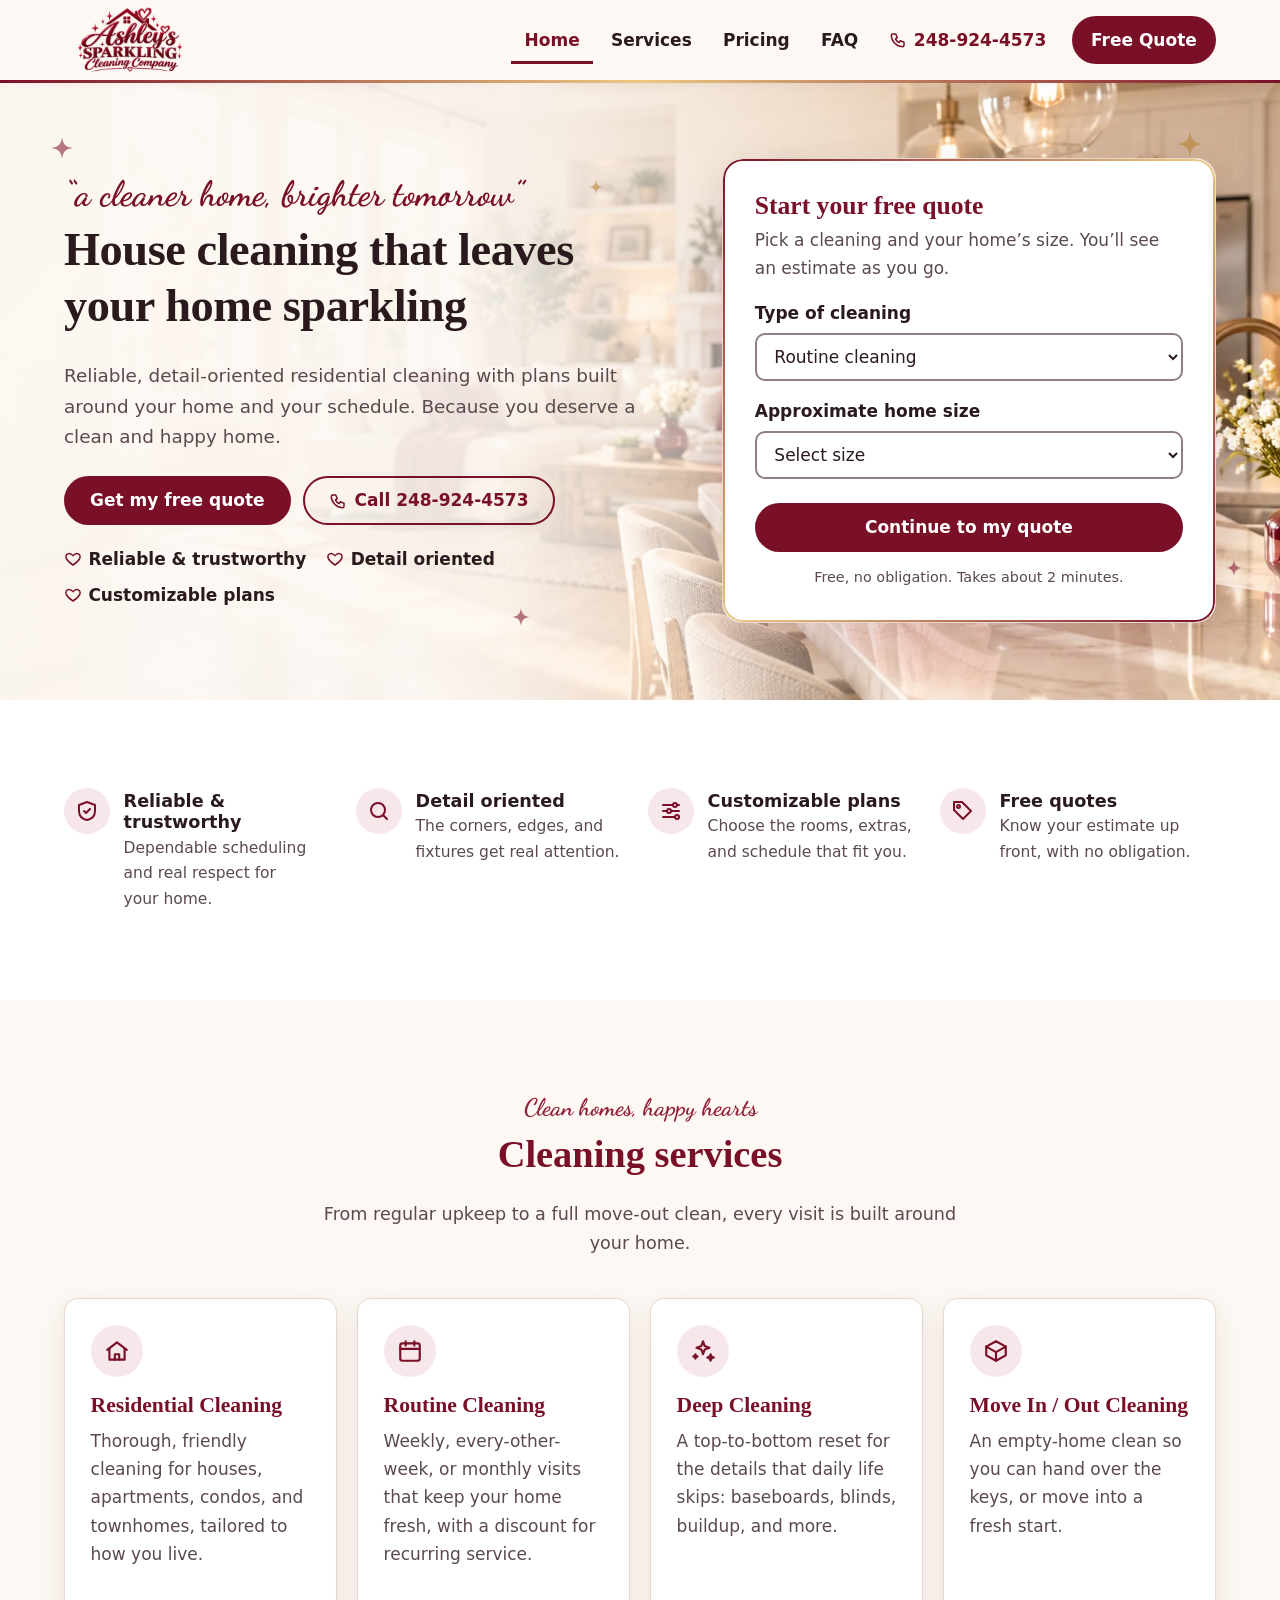
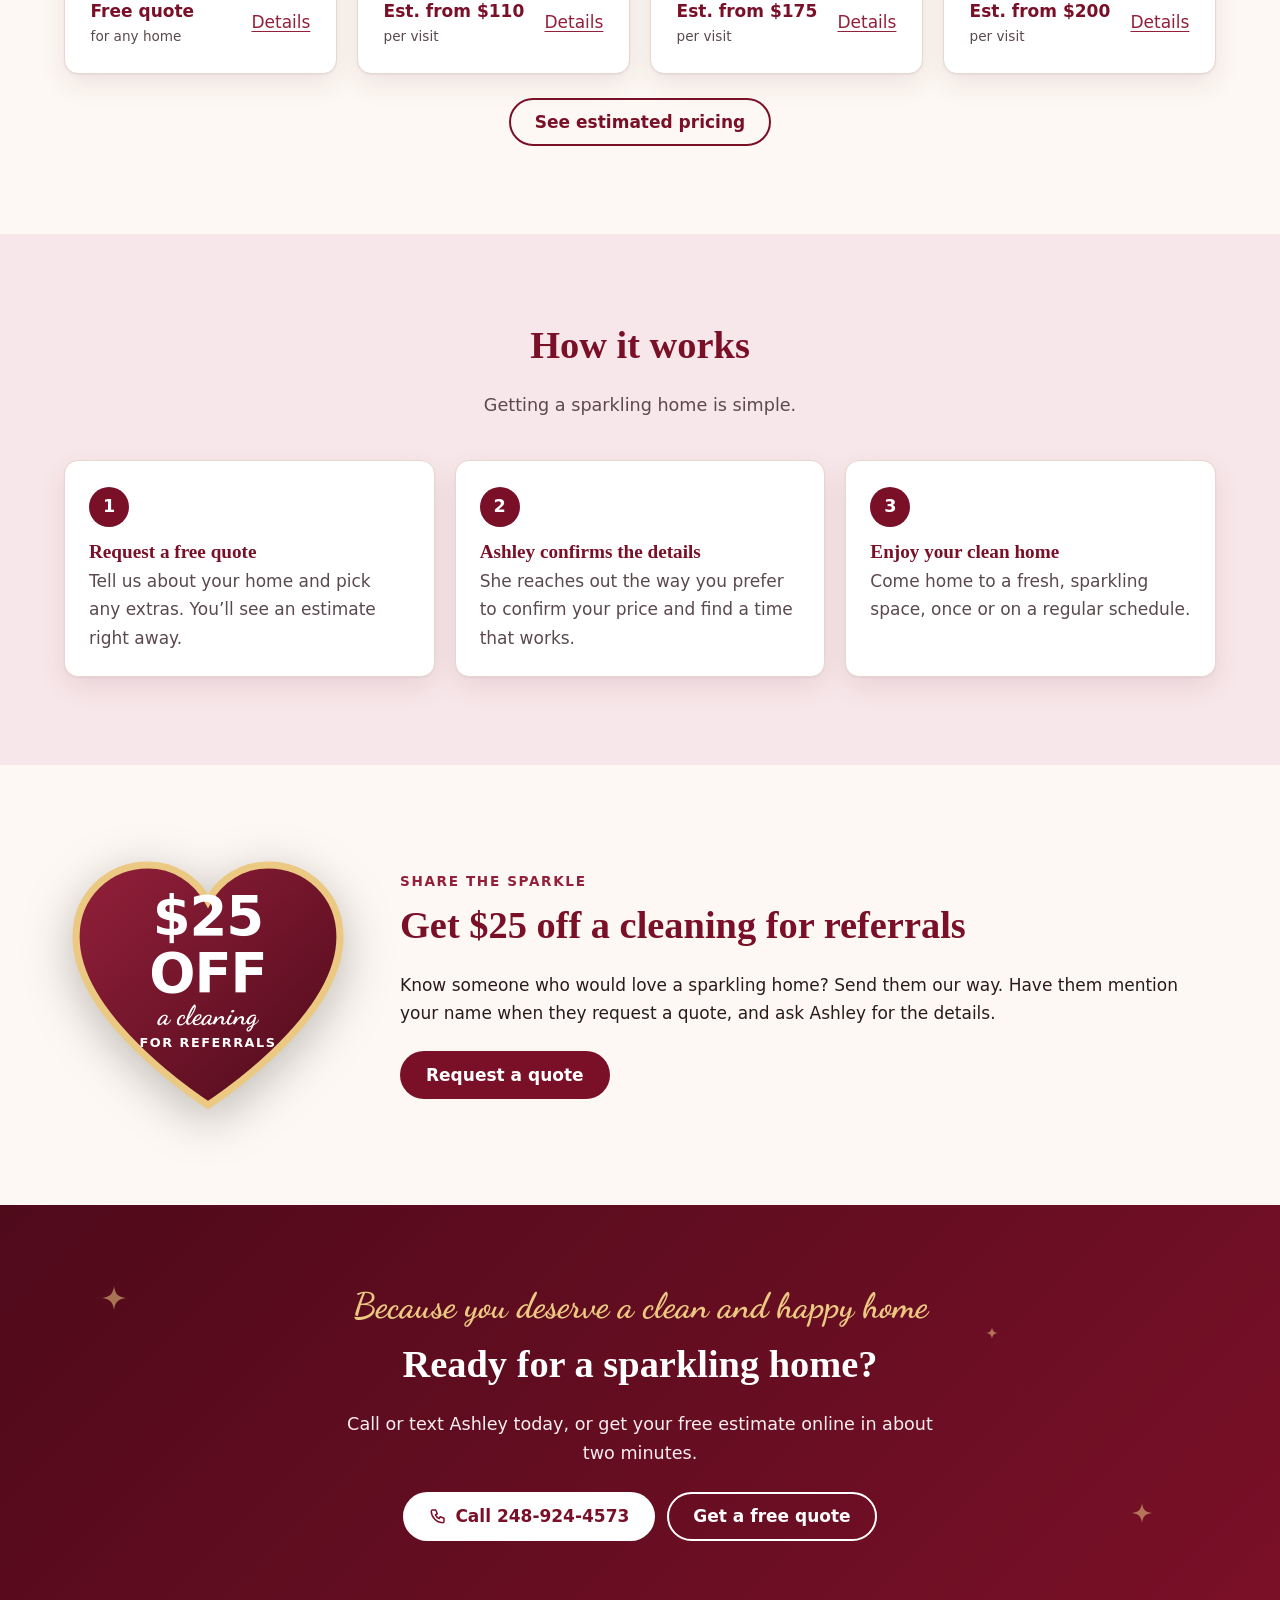
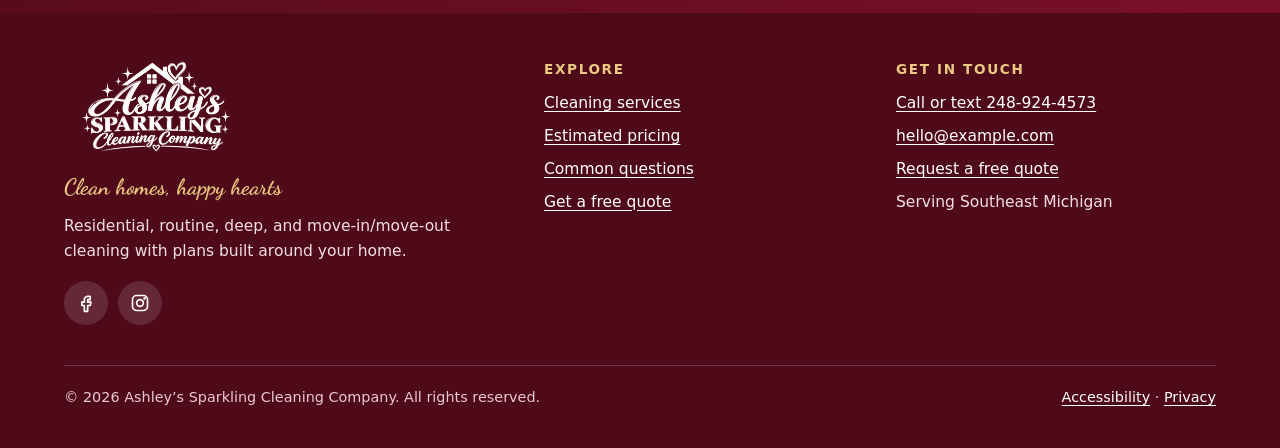
==== commit b5ab0134: "Add home page hero background photo - Responsive hero image (960/1916 WebP, JPG fallback), decorativ" ====
--- a/index.html
+++ b/index.html
@@ -29,7 +29,7 @@
 <link rel="apple-touch-icon" href="assets/img/apple-touch-icon.png">
 <link rel="manifest" href="site.webmanifest">
 <link rel="preload" href="assets/fonts/dancing-script-700.woff2" as="font" type="font/woff2" crossorigin>
-<link rel="stylesheet" href="assets/css/site.css?v=1">
+<link rel="stylesheet" href="assets/css/site.css?v=2">
 <script src="assets/js/pricing.js?v=1" defer></script>
 <script src="assets/js/site.js?v=1" defer></script>
 <script type="application/ld+json">
@@ -132,6 +132,10 @@
 </header>
 <main id="main" tabindex="-1">
 <section class="hero" aria-labelledby="hero-heading">
+  <picture class="hero-media">
+    <source type="image/webp" srcset="assets/img/hero-960.webp 960w, assets/img/hero-1916.webp 1916w" sizes="100vw">
+    <img src="assets/img/hero-1916.jpg" alt="" width="1916" height="821" fetchpriority="high" decoding="async">
+  </picture>
   <svg class="sparkle" aria-hidden="true" focusable="false" width="22" height="22" viewBox="0 0 24 24" fill="currentColor" style="top:9%;left:4%"><path d="M12 0C13 8 16 11 24 12 16 13 13 16 12 24 11 16 8 13 0 12 8 11 11 8 12 0Z"/></svg><svg class="sparkle gold" aria-hidden="true" focusable="false" width="14" height="14" viewBox="0 0 24 24" fill="currentColor" style="top:16%;left:46%"><path d="M12 0C13 8 16 11 24 12 16 13 13 16 12 24 11 16 8 13 0 12 8 11 11 8 12 0Z"/></svg><svg class="sparkle" aria-hidden="true" focusable="false" width="18" height="18" viewBox="0 0 24 24" fill="currentColor" style="bottom:12%;left:40%"><path d="M12 0C13 8 16 11 24 12 16 13 13 16 12 24 11 16 8 13 0 12 8 11 11 8 12 0Z"/></svg><svg class="sparkle gold" aria-hidden="true" focusable="false" width="26" height="26" viewBox="0 0 24 24" fill="currentColor" style="top:8%;right:6%"><path d="M12 0C13 8 16 11 24 12 16 13 13 16 12 24 11 16 8 13 0 12 8 11 11 8 12 0Z"/></svg><svg class="sparkle" aria-hidden="true" focusable="false" width="16" height="16" viewBox="0 0 24 24" fill="currentColor" style="bottom:20%;right:3%"><path d="M12 0C13 8 16 11 24 12 16 13 13 16 12 24 11 16 8 13 0 12 8 11 11 8 12 0Z"/></svg>
   <div class="wrap hero-grid">
     <div>
--- a/assets/css/site.css
+++ b/assets/css/site.css
@@ -190,6 +190,20 @@
     radial-gradient(50rem 30rem at -10% 110%, rgb(244 198 206 / 45%), transparent 60%),
     var(--cream);
 }
+/* Background photo: decorative. A cream wash keeps hero text at AA contrast. */
+.hero-media { position: absolute; inset: 0; z-index: -2; }
+.hero-media img { width: 100%; height: 100%; object-fit: cover; object-position: 75% 50%; }
+.hero::before {
+  content: ""; position: absolute; inset: 0; z-index: -1; pointer-events: none;
+  background: linear-gradient(180deg, rgb(253 248 243 / 82%), rgb(253 248 243 / 92%) 60%);
+}
+/* Sparkles would sit on top of the stacked headline on small screens */
+@media (max-width: 979px) { .hero .sparkle { display: none; } }
+@media (min-width: 980px) {
+  .hero::before {
+    background: linear-gradient(90deg, rgb(253 248 243 / 96%) 0%, rgb(253 248 243 / 90%) 40%, rgb(253 248 243 / 45%) 62%, rgb(253 248 243 / 0%) 80%);
+  }
+}
 .hero .wrap { padding-block: clamp(2.5rem, 6vw, 5.5rem); }
 .hero-grid { display: grid; gap: 2.5rem; align-items: center; }
 @media (min-width: 980px) { .hero-grid { grid-template-columns: minmax(0, 1.25fr) minmax(0, 1fr); } }
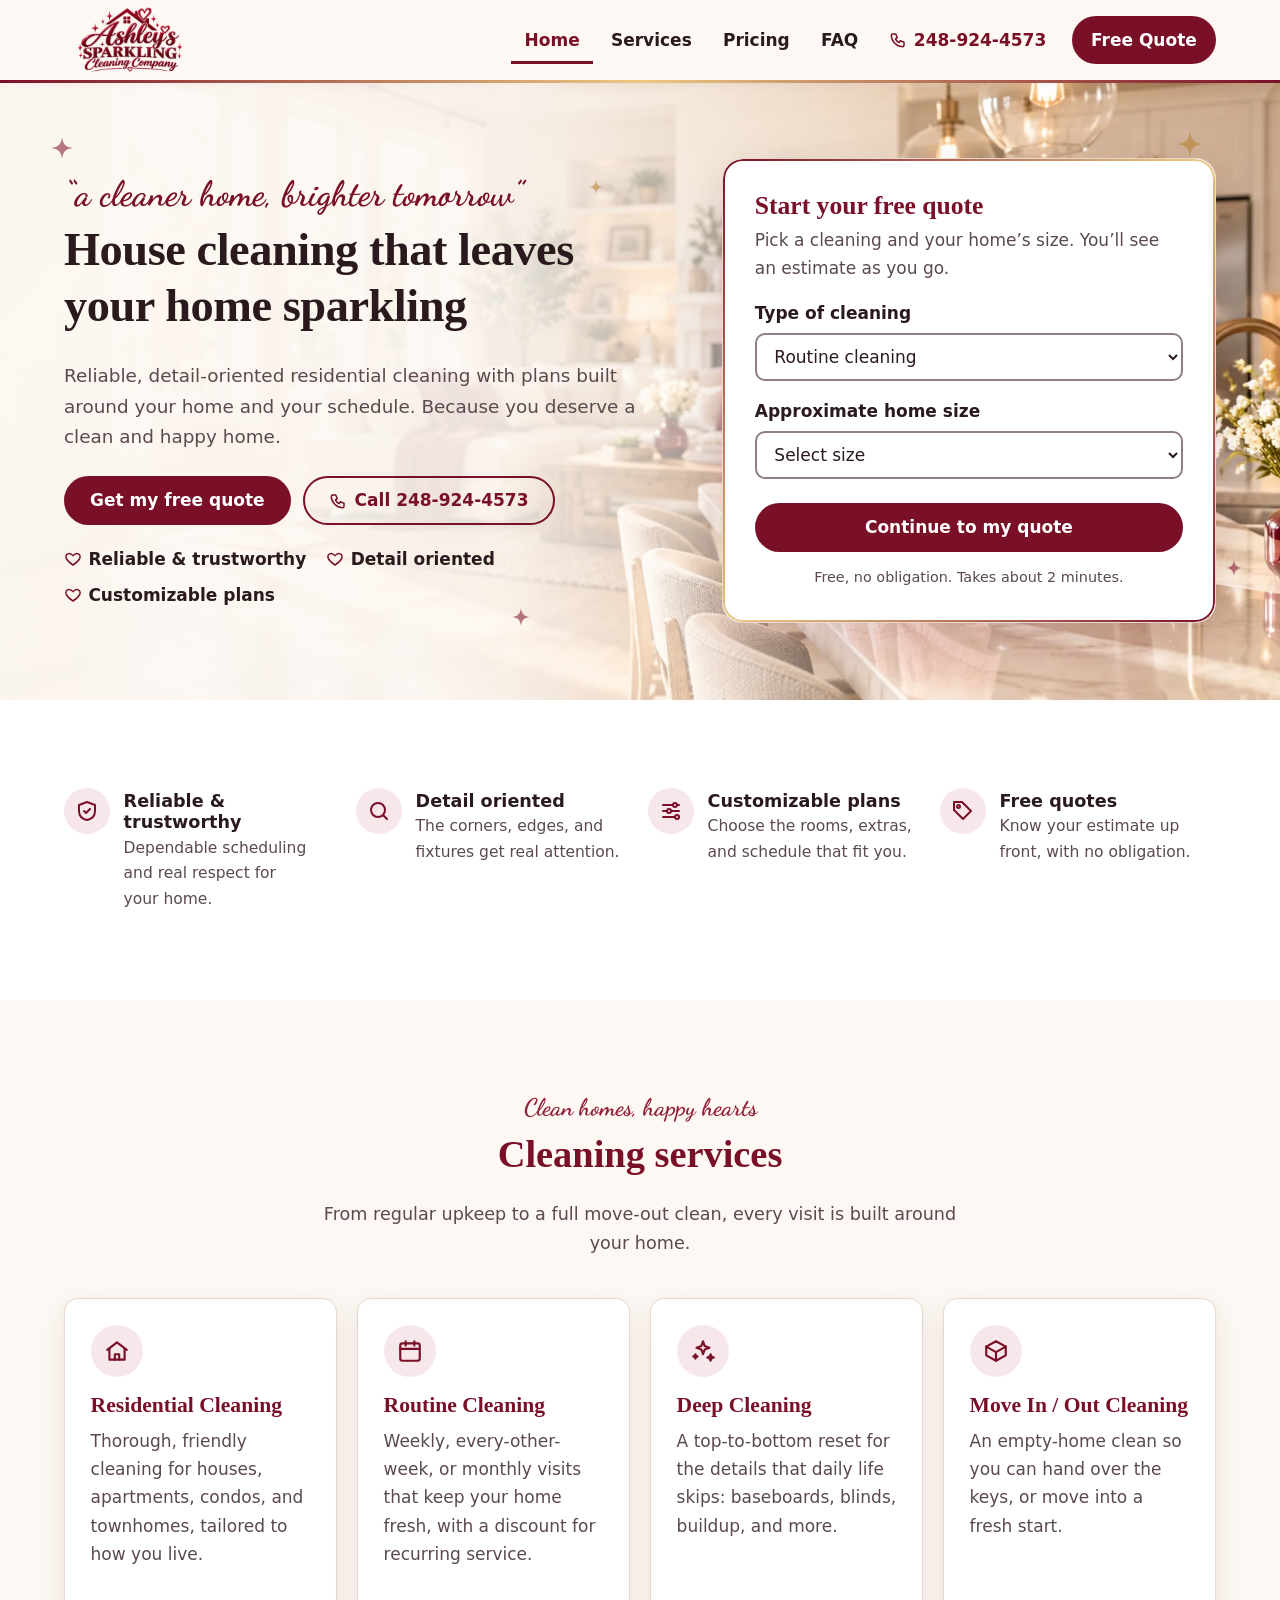
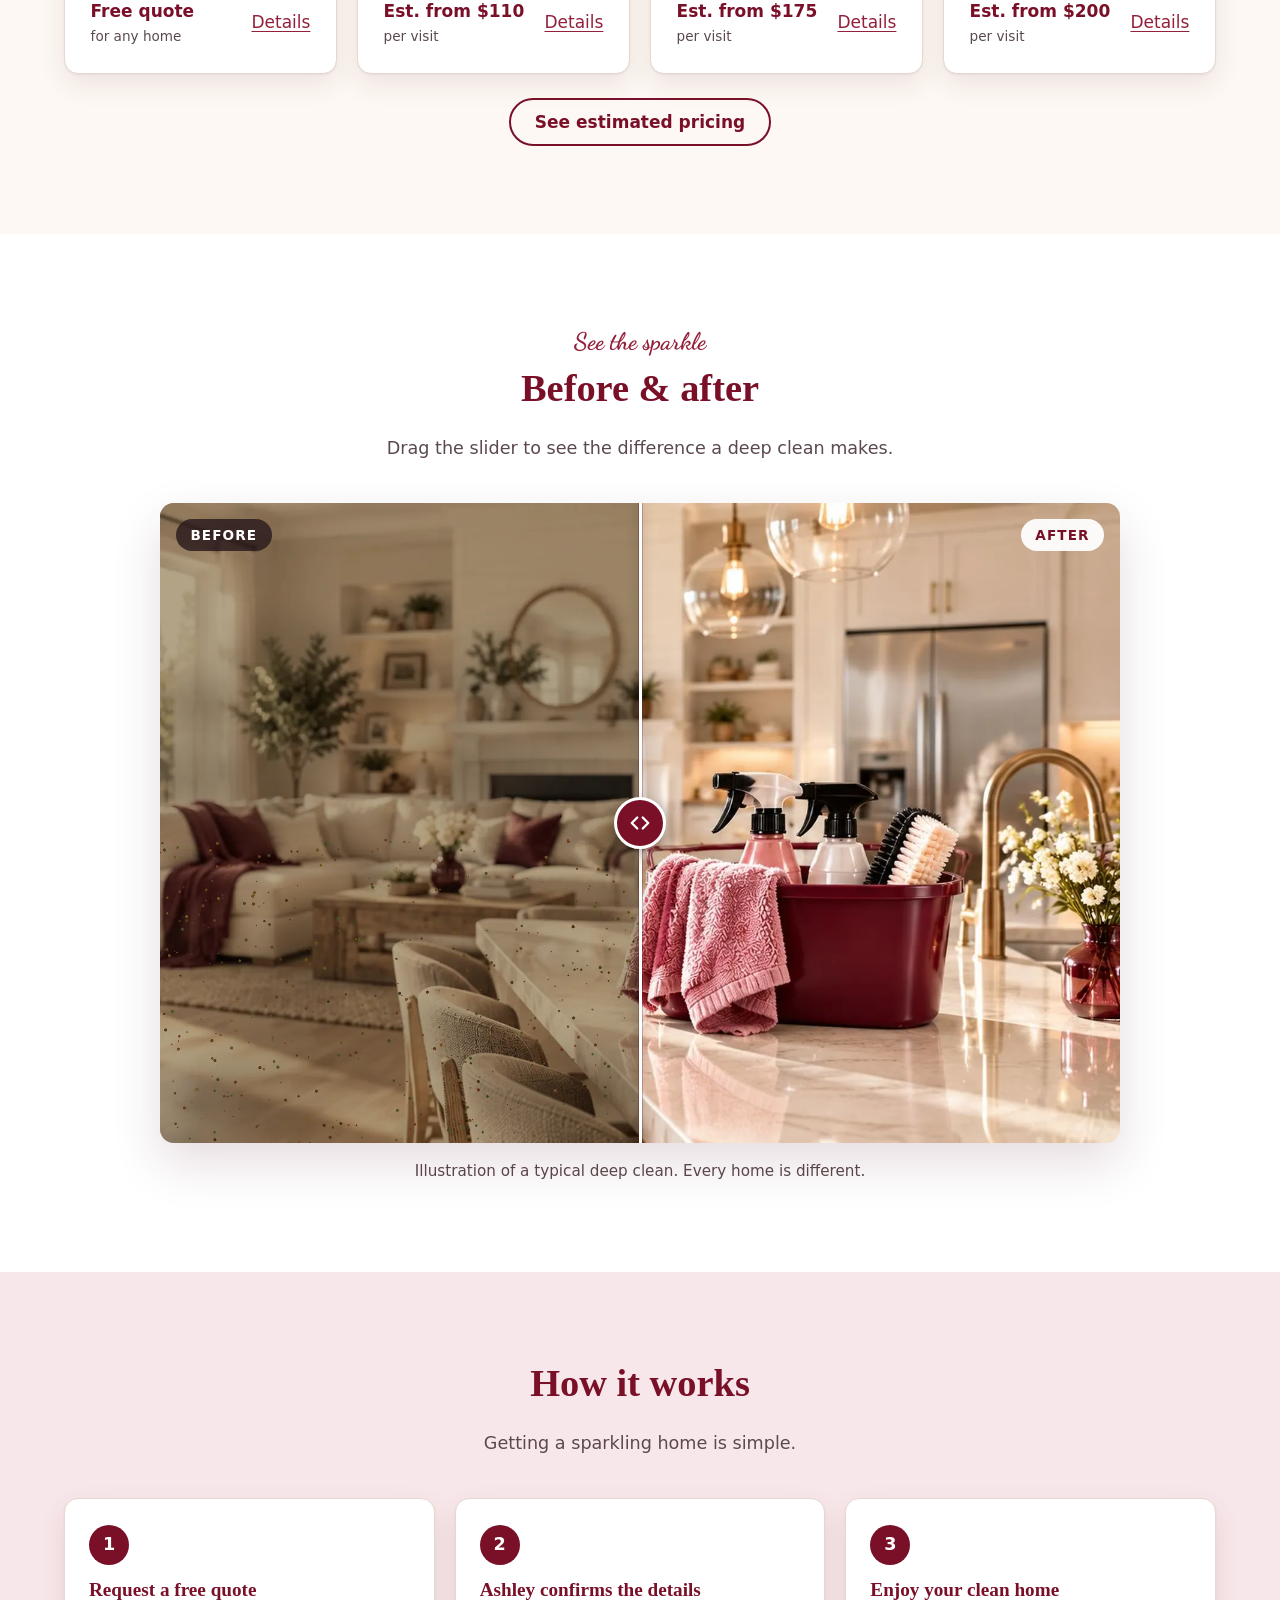
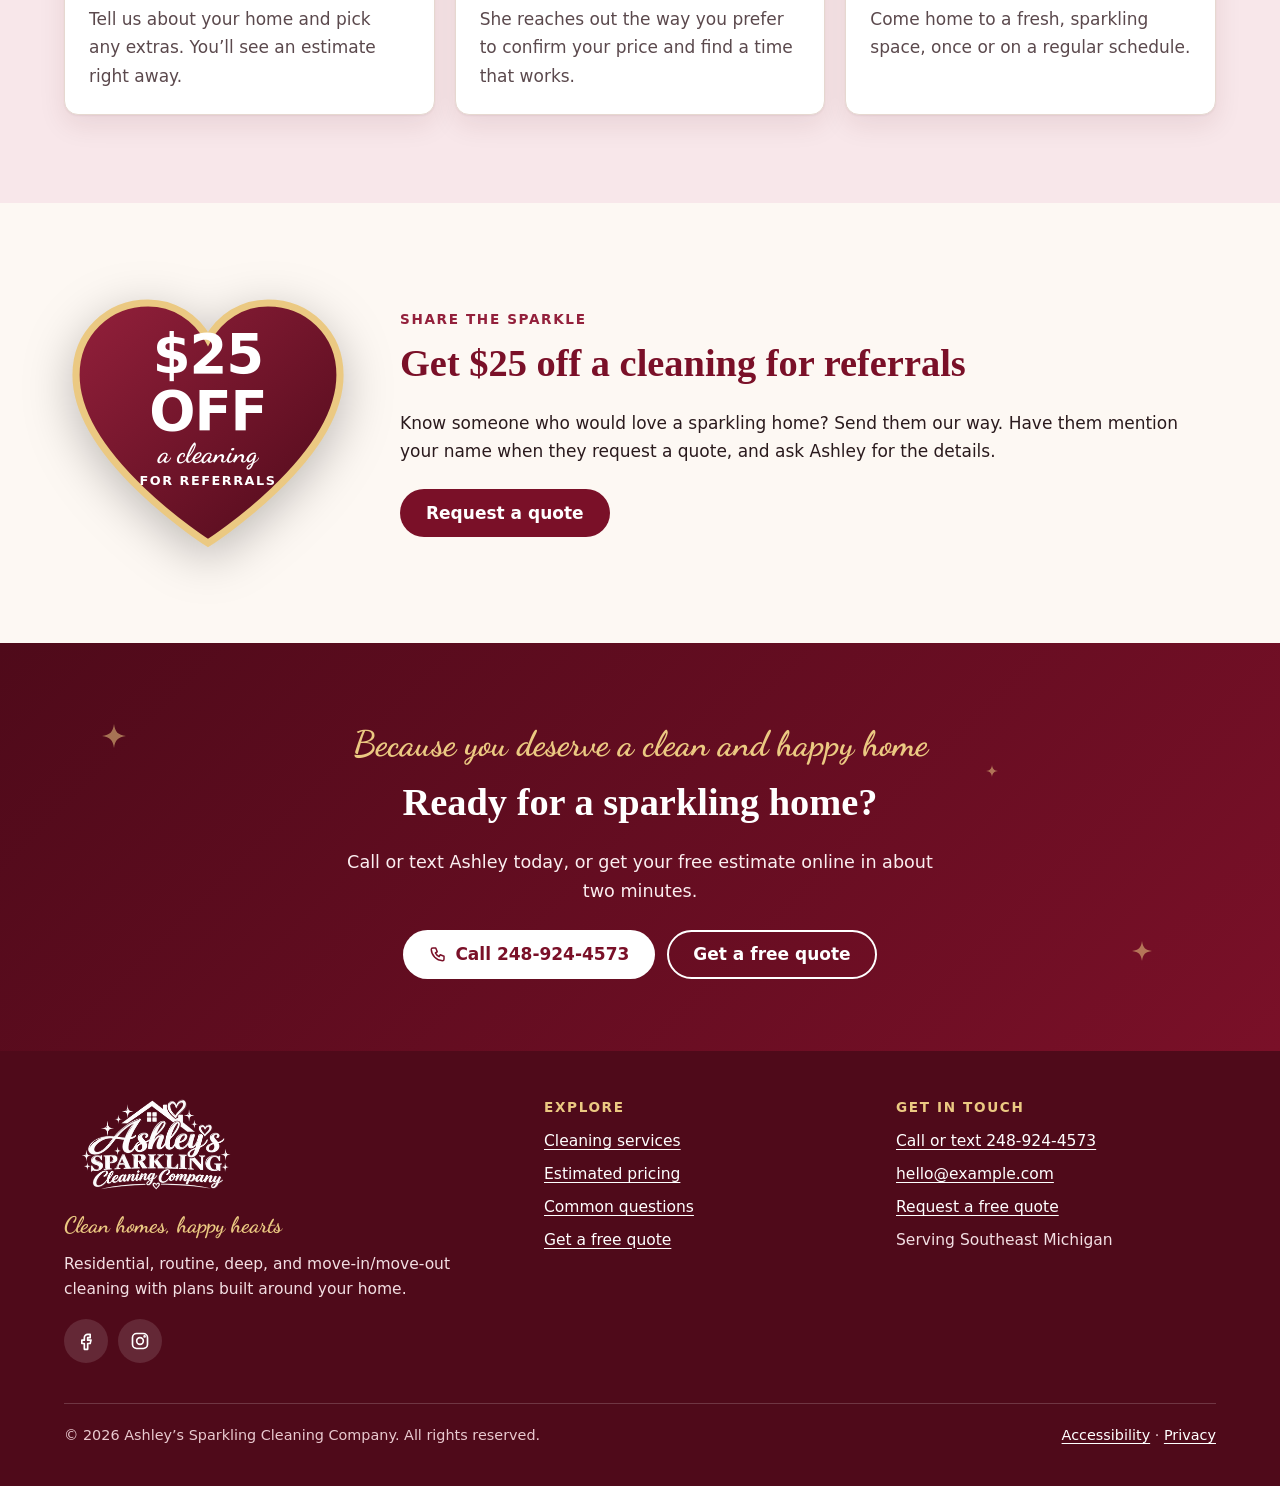
==== commit ed8674da: "Add before/after comparison slider to home page - Drag with mouse, drag sideways or tap on touch (ve" ====
--- a/index.html
+++ b/index.html
@@ -29,9 +29,9 @@
 <link rel="apple-touch-icon" href="assets/img/apple-touch-icon.png">
 <link rel="manifest" href="site.webmanifest">
 <link rel="preload" href="assets/fonts/dancing-script-700.woff2" as="font" type="font/woff2" crossorigin>
-<link rel="stylesheet" href="assets/css/site.css?v=2">
+<link rel="stylesheet" href="assets/css/site.css?v=3">
 <script src="assets/js/pricing.js?v=1" defer></script>
-<script src="assets/js/site.js?v=1" defer></script>
+<script src="assets/js/site.js?v=2" defer></script>
 <script type="application/ld+json">
 {
  "@context": "https://schema.org",
@@ -215,6 +215,31 @@
   </div>
 </section>
 
+<section class="section section-alt" aria-labelledby="ba-heading">
+  <div class="wrap">
+    <div class="section-head center">
+      <span class="script" aria-hidden="true">See the sparkle</span>
+      <h2 id="ba-heading">Before &amp; after</h2>
+      <p>Drag the slider to see the difference a deep clean makes.</p>
+    </div>
+    <div class="ba" data-ba>
+      <picture>
+        <source type="image/webp" srcset="assets/img/ba-after-800.webp 800w, assets/img/ba-after-1600.webp 1600w" sizes="(min-width: 64rem) 60rem, calc(100vw - 2rem)">
+        <img class="ba-after" src="assets/img/ba-after-1600.jpg" alt="After: the same kitchen, spotless, with clear counters, an empty shining sink, and gleaming floors." width="1600" height="1067" loading="lazy" decoding="async" draggable="false">
+      </picture>
+      <picture>
+        <source type="image/webp" srcset="assets/img/ba-before-800.webp 800w, assets/img/ba-before-1600.webp 1600w" sizes="(min-width: 64rem) 60rem, calc(100vw - 2rem)">
+        <img class="ba-before" src="assets/img/ba-before-1600.jpg" alt="Before: a messy kitchen with dishes piled in the sink, cluttered, grimy counters, and dirty floors." width="1600" height="1067" loading="lazy" decoding="async" draggable="false">
+      </picture>
+      <span class="ba-label ba-label-before" aria-hidden="true">Before</span>
+      <span class="ba-label ba-label-after" aria-hidden="true">After</span>
+      <div class="ba-handle" aria-hidden="true"><span class="ba-knob"><svg aria-hidden="true" focusable="false" width="22" height="22" viewBox="0 0 24 24" fill="none" stroke="currentColor" stroke-width="2.5" stroke-linecap="round" stroke-linejoin="round"><path d="M9 6l-6 6 6 6M15 6l6 6-6 6"/></svg></span></div>
+      <input class="ba-range" type="range" min="0" max="100" step="1" value="50" aria-label="Before and after comparison. Higher values show more of the before photo.">
+    </div>
+    <p class="ba-caption">Illustration of a typical deep clean. Every home is different.</p>
+  </div>
+</section>
+
 <section class="section section-blush" aria-labelledby="how-heading">
   <div class="wrap">
     <div class="section-head center">
--- a/assets/css/site.css
+++ b/assets/css/site.css
@@ -510,7 +510,47 @@
   body { background: #fff; }
 }
 
+/* ---------- Before / after slider ----------
+   The "after" photo fills the frame; the "before" photo sits on top and is
+   clipped to the left of --pos. A transparent range input over the frame
+   gives keyboard and screen reader control; pointer events handle drag/tap. */
+.ba {
+  --pos: 50%;
+  position: relative; overflow: hidden; isolation: isolate;
+  max-width: 60rem; margin-inline: auto; aspect-ratio: 3 / 2;
+  border-radius: var(--radius); background: var(--cream-200);
+  box-shadow: 0 20px 50px rgb(79 10 26 / 14%);
+  cursor: ew-resize; touch-action: pan-y; user-select: none; -webkit-user-select: none;
+}
+.ba img { position: absolute; inset: 0; width: 100%; height: 100%; object-fit: cover; pointer-events: none; }
+.ba .ba-before { clip-path: inset(0 calc(100% - var(--pos)) 0 0); }
+.ba-handle { position: absolute; top: 0; bottom: 0; left: var(--pos); width: 0; pointer-events: none; }
+.ba-handle::before {
+  content: ""; position: absolute; top: 0; bottom: 0; left: -1.5px; width: 3px; background: var(--white);
+  box-shadow: 0 0 0 1px rgb(79 10 26 / 25%), 0 0 12px rgb(0 0 0 / 30%);
+}
+.ba-knob {
+  position: absolute; top: 50%; left: 0; transform: translate(-50%, -50%);
+  width: 52px; height: 52px; border-radius: 50%; display: grid; place-items: center;
+  background: var(--burg-800); color: var(--white); border: 3px solid var(--white);
+  box-shadow: 0 6px 18px rgb(0 0 0 / 30%);
+}
+.ba:has(.ba-range:focus-visible) .ba-knob { outline: 3px solid var(--focus); outline-offset: 3px; }
+.ba-range { position: absolute; inset: 0; width: 100%; height: 100%; margin: 0; opacity: 0; pointer-events: none; }
+.ba-label {
+  position: absolute; top: 1rem; z-index: 1; padding: 0.3rem 0.9rem; border-radius: 999px; pointer-events: none;
+  font-size: 0.85rem; font-weight: 700; letter-spacing: 0.08em; text-transform: uppercase; transition: opacity .2s;
+}
+.ba-label-before { left: 1rem; background: rgb(42 26 29 / 82%); color: var(--white); }
+.ba-label-after { right: 1rem; background: rgb(255 255 255 / 94%); color: var(--burg-800); }
+.ba-label.is-hidden { opacity: 0; }
+.ba-caption { text-align: center; color: var(--ink-soft); font-size: 0.95rem; margin: 1rem 0 0; }
+.no-js .ba { cursor: default; }
+.no-js .ba-range { display: none; }
+
 @media (forced-colors: active) {
   .btn, .choice, .quick-card, .card { border: 2px solid CanvasText; }
   .sparkle { display: none; }
-}
+  .ba-handle::before { background: CanvasText; }
+  .ba-knob { border-color: CanvasText; }
+}
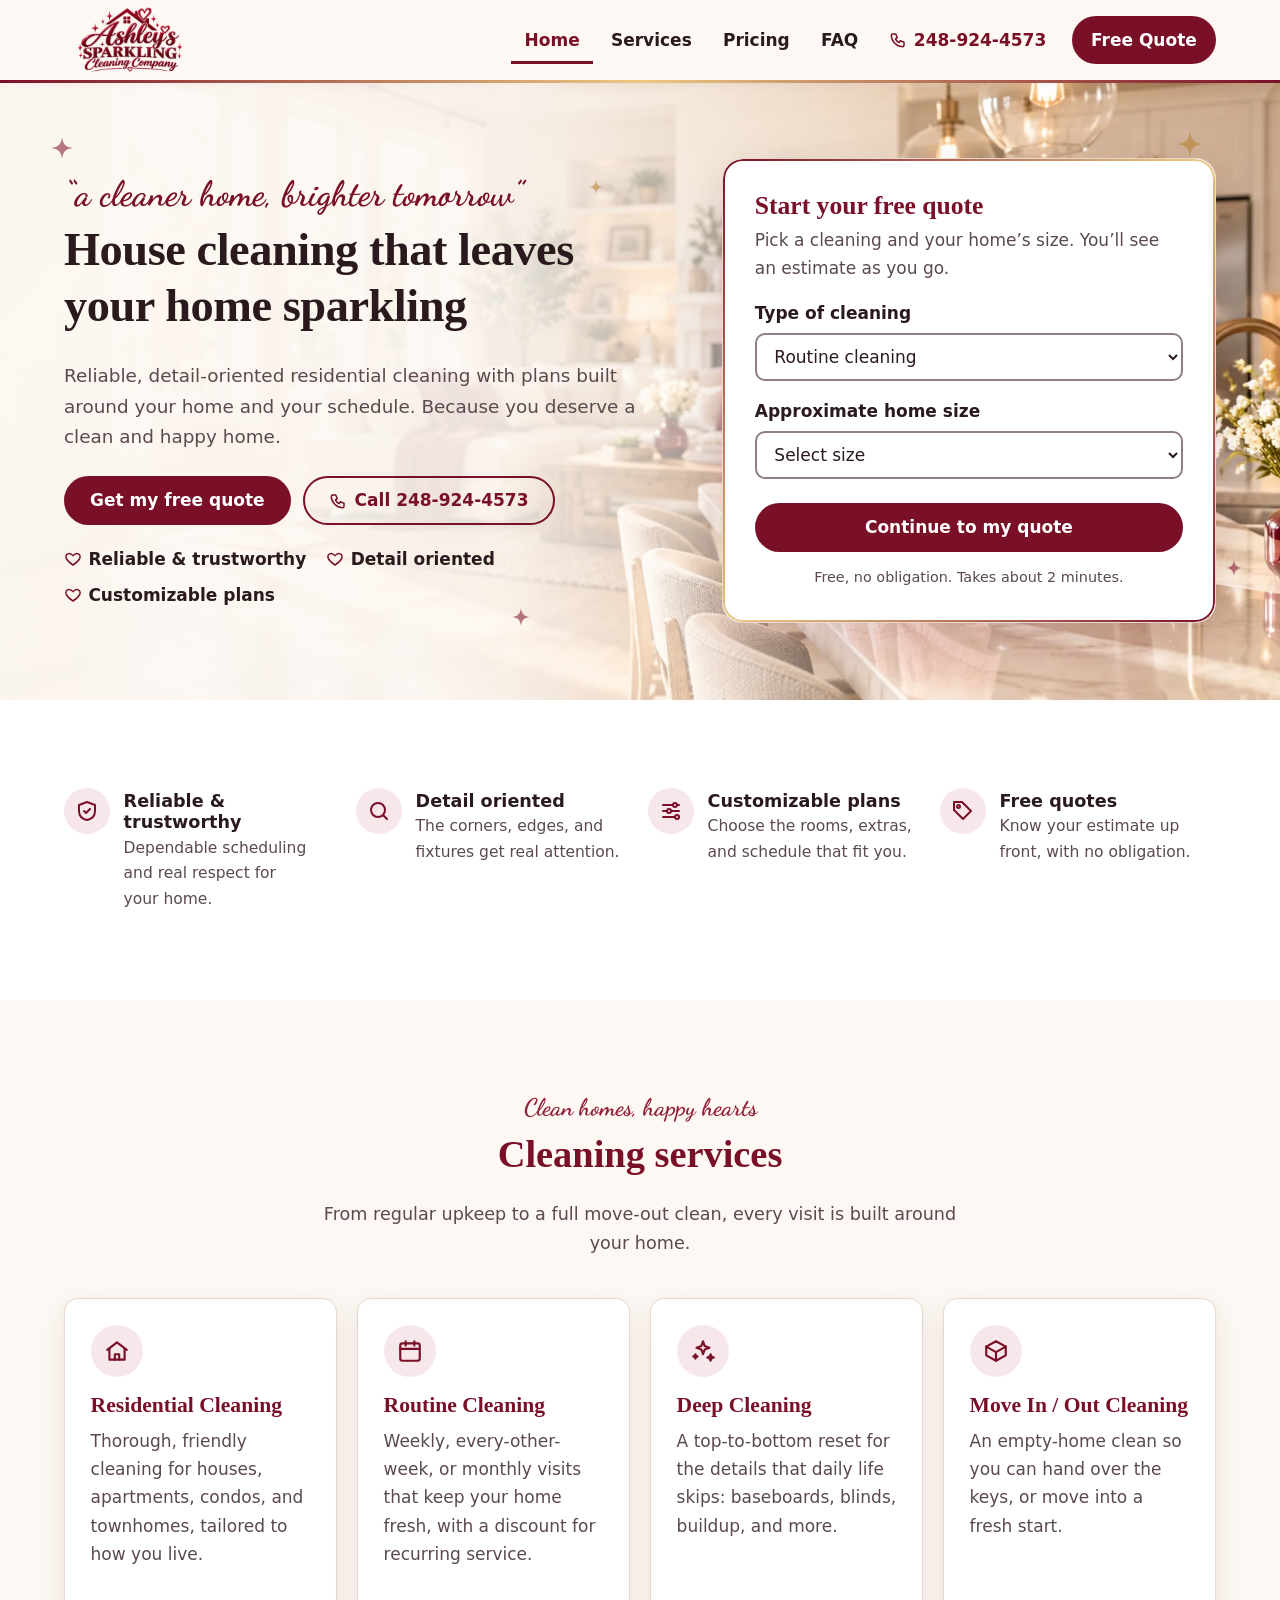
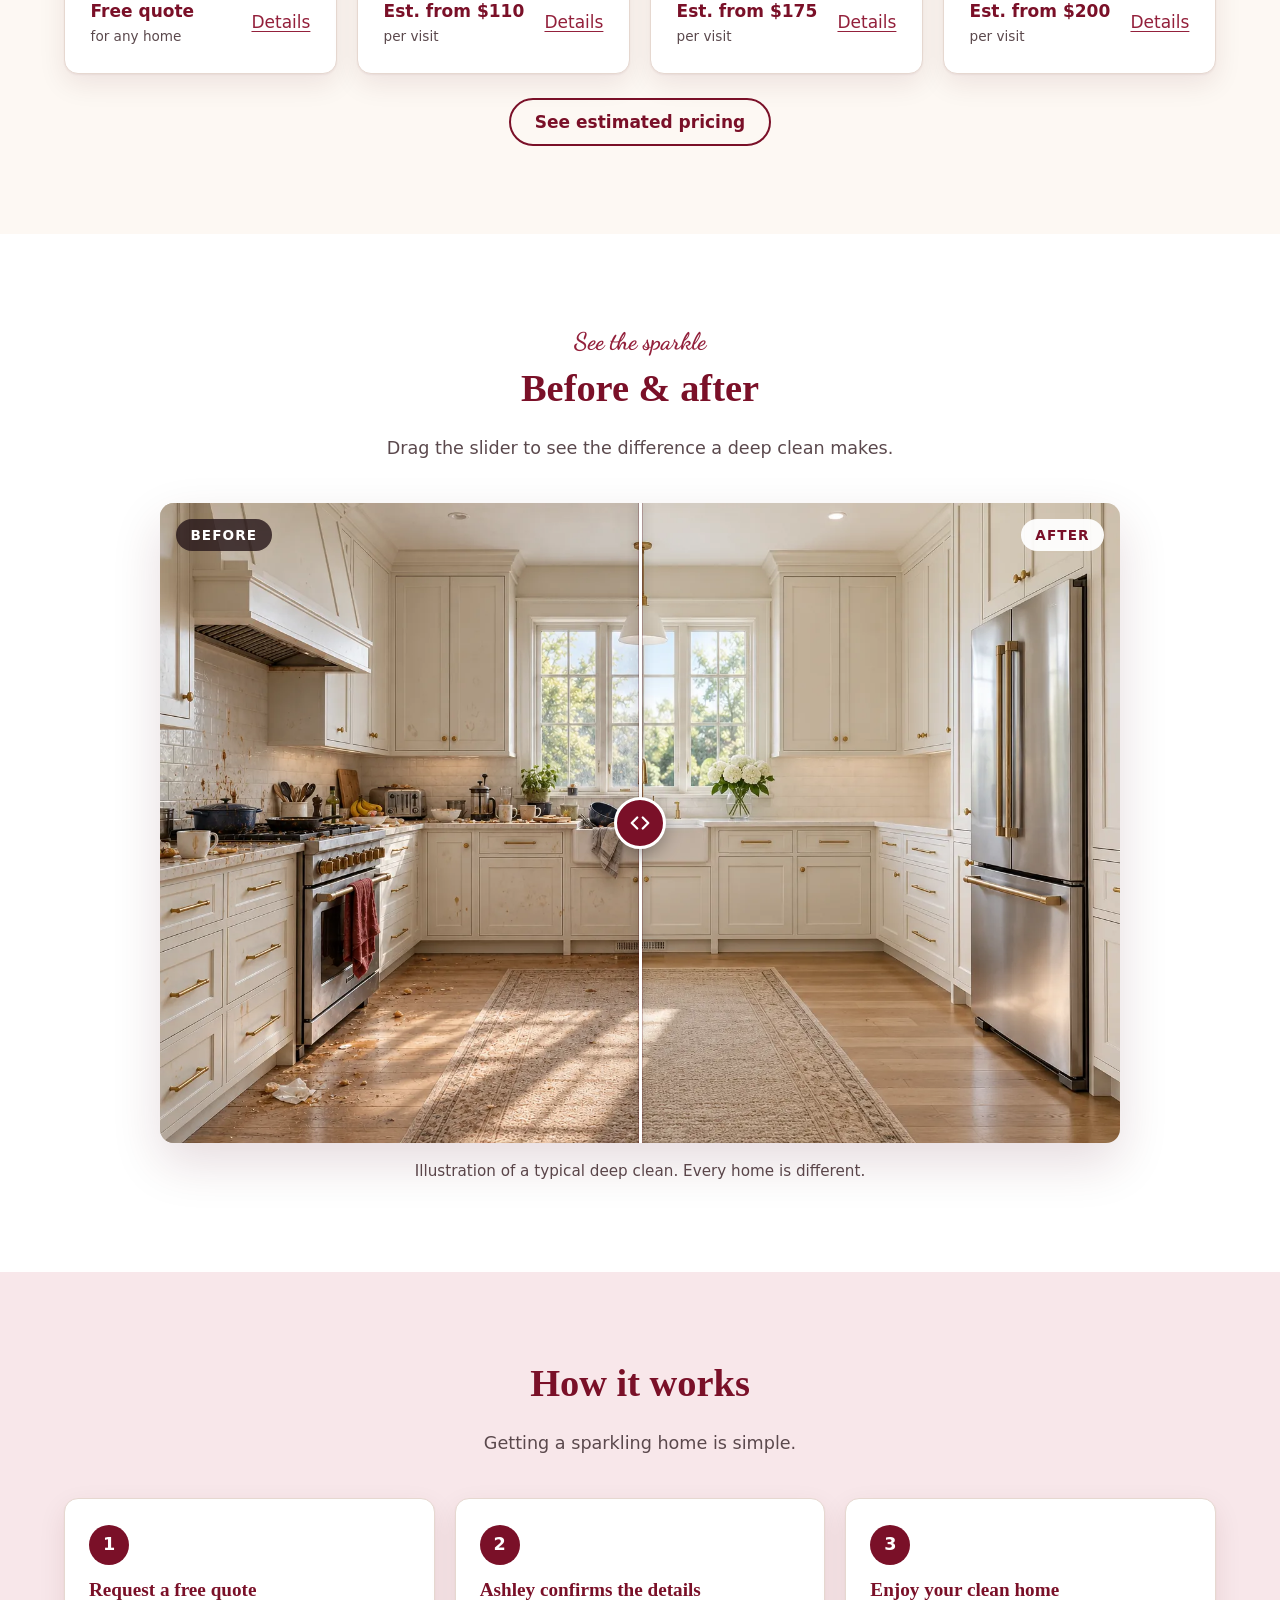
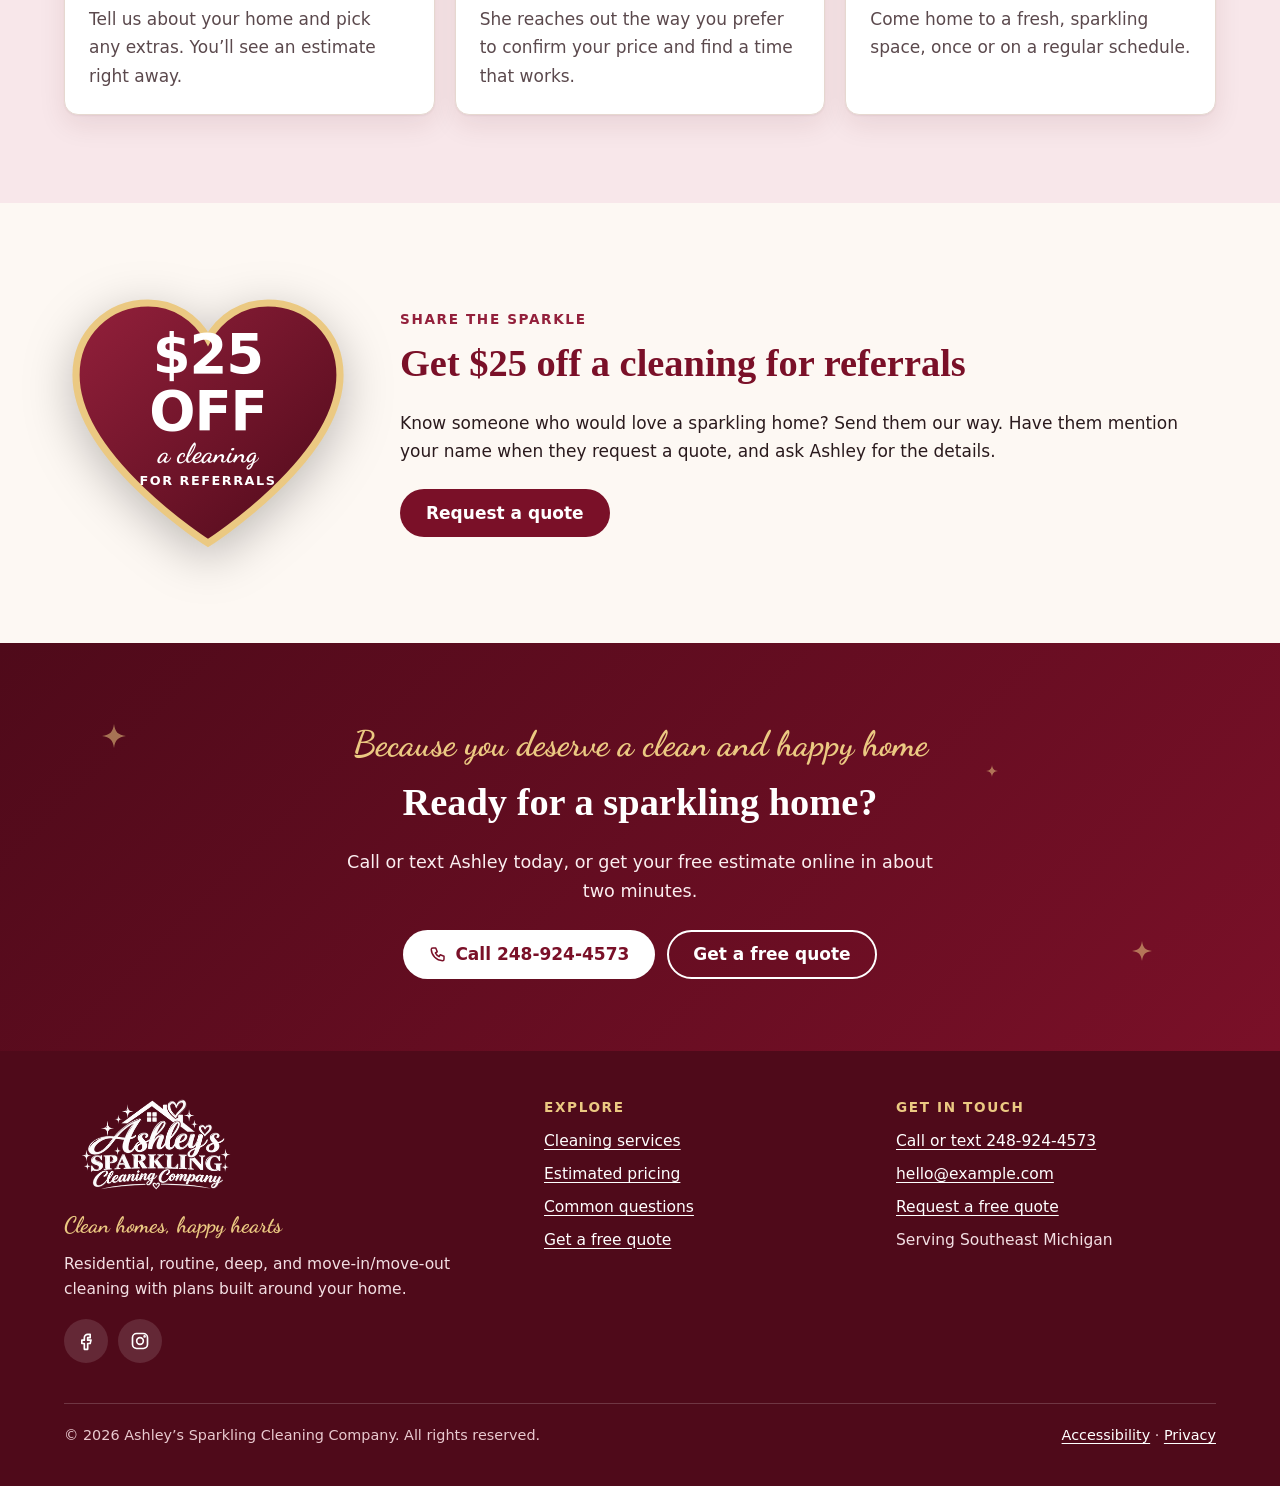
==== commit 6c6e542c: "Use real kitchen before/after pair in home page slider - Replace placeholder pair with aligned 1536x" ====
--- a/index.html
+++ b/index.html
@@ -224,12 +224,12 @@
     </div>
     <div class="ba" data-ba>
       <picture>
-        <source type="image/webp" srcset="assets/img/ba-after-800.webp 800w, assets/img/ba-after-1600.webp 1600w" sizes="(min-width: 64rem) 60rem, calc(100vw - 2rem)">
-        <img class="ba-after" src="assets/img/ba-after-1600.jpg" alt="After: the same kitchen, spotless, with clear counters, an empty shining sink, and gleaming floors." width="1600" height="1067" loading="lazy" decoding="async" draggable="false">
+        <source type="image/webp" srcset="assets/img/ba-after-800.webp 800w, assets/img/ba-after-1536.webp 1536w" sizes="(min-width: 64rem) 60rem, calc(100vw - 2rem)">
+        <img class="ba-after" src="assets/img/ba-after-1536.jpg" alt="After: the same kitchen, spotless, with clear countertops, an empty sink, a shining refrigerator, and clean floors." width="1536" height="1024" loading="lazy" decoding="async" draggable="false">
       </picture>
       <picture>
-        <source type="image/webp" srcset="assets/img/ba-before-800.webp 800w, assets/img/ba-before-1600.webp 1600w" sizes="(min-width: 64rem) 60rem, calc(100vw - 2rem)">
-        <img class="ba-before" src="assets/img/ba-before-1600.jpg" alt="Before: a messy kitchen with dishes piled in the sink, cluttered, grimy counters, and dirty floors." width="1600" height="1067" loading="lazy" decoding="async" draggable="false">
+        <source type="image/webp" srcset="assets/img/ba-before-800.webp 800w, assets/img/ba-before-1536.webp 1536w" sizes="(min-width: 64rem) 60rem, calc(100vw - 2rem)">
+        <img class="ba-before" src="assets/img/ba-before-1536.jpg" alt="Before: a messy kitchen with dirty dishes piled in the sink, cluttered countertops covered in crumbs and spills, a splattered backsplash, a smudged refrigerator, and crumbs on the floor." width="1536" height="1024" loading="lazy" decoding="async" draggable="false">
       </picture>
       <span class="ba-label ba-label-before" aria-hidden="true">Before</span>
       <span class="ba-label ba-label-after" aria-hidden="true">After</span>
